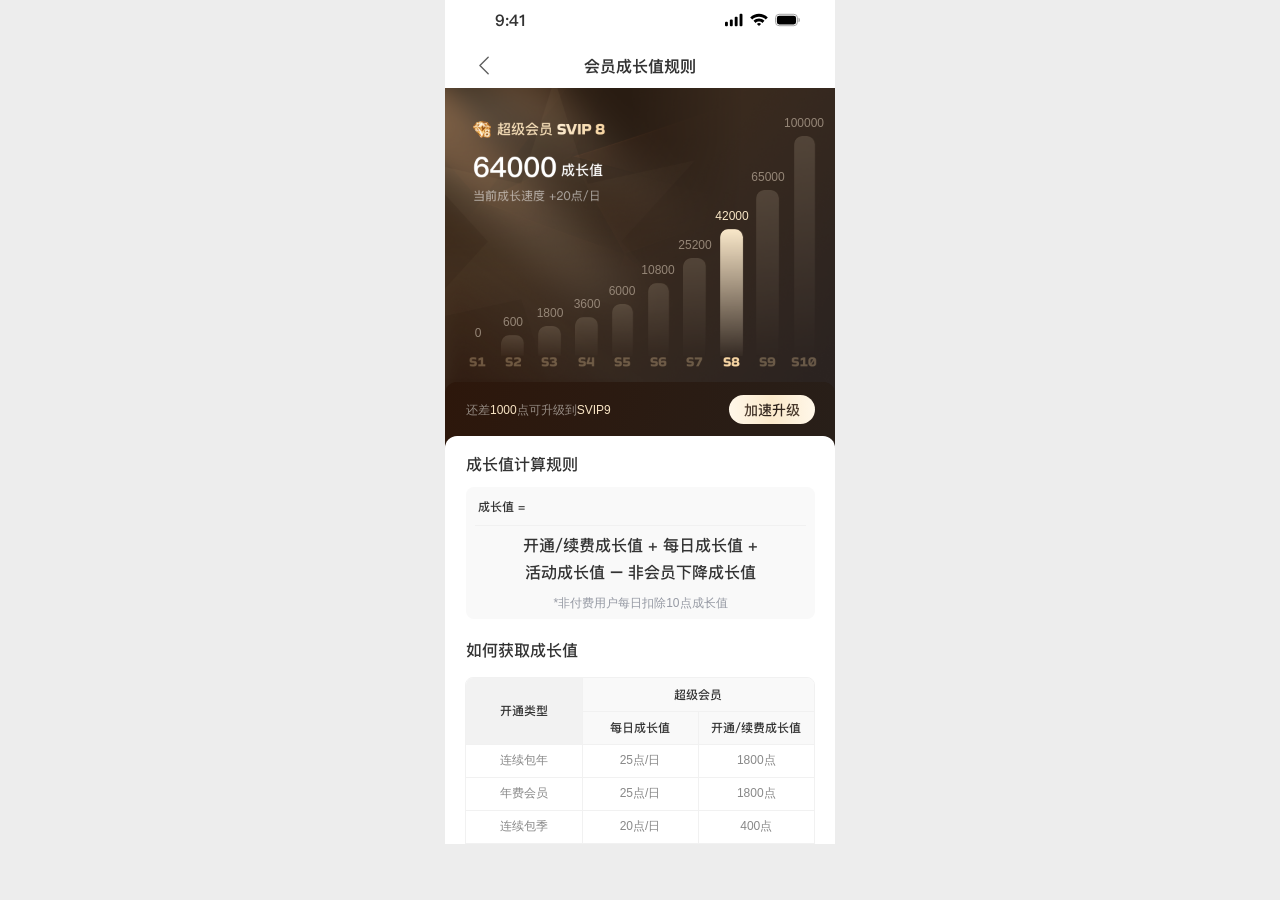
==== growth.html @ 1cd3f4fe "Publish implemented pages and membership growth animations" ====
<!doctype html>
<html lang="zh-CN">
<head><meta charset="utf-8"><meta name="viewport" content="width=device-width,initial-scale=1"><title>会员成长值规则</title><link rel="icon" href="data:,"><link rel="stylesheet" href="growth.css"><script src="growth.js" defer></script></head>
<body><svg width="0" height="0" aria-hidden="true" style="position:absolute;pointer-events:none"><defs><filter id="membership-ink" color-interpolation-filters="sRGB"><feColorMatrix type="matrix" values="1 0 0 0 0 0 1 0 0 0 0 0 1 0 0 .2126 .7152 .0722 0 0"/><feComponentTransfer><feFuncA type="linear" slope="6" intercept="-3.3"/></feComponentTransfer></filter><mask id="membership-bars" maskUnits="userSpaceOnUse" x="0" y="0" width="390" height="294"><rect width="390" height="294" fill="white"/><rect x='56' y='247' width='23' height='21' rx='8' fill='black'/><rect x='56' y='255' width='23' height='13' fill='black'/><rect x='93' y='238' width='23' height='30' rx='8' fill='black'/><rect x='93' y='246' width='23' height='22' fill='black'/><rect x='130' y='229' width='23' height='39' rx='8' fill='black'/><rect x='130' y='237' width='23' height='31' fill='black'/><rect x='167' y='216' width='21' height='52' rx='8' fill='black'/><rect x='167' y='224' width='21' height='44' fill='black'/><rect x='203' y='195' width='21' height='73' rx='8' fill='black'/><rect x='203' y='203' width='21' height='65' fill='black'/><rect x='238' y='170' width='23' height='98' rx='8' fill='black'/><rect x='238' y='178' width='23' height='90' fill='black'/><rect x='275' y='141' width='23' height='127' rx='8' fill='black'/><rect x='275' y='149' width='23' height='119' fill='black'/><rect x='311' y='102' width='23' height='166' rx='8' fill='black'/><rect x='311' y='110' width='23' height='158' fill='black'/><rect x='349' y='48' width='21' height='220' rx='8' fill='black'/><rect x='349' y='56' width='21' height='212' fill='black'/></mask><filter id="growth-cream-shine" color-interpolation-filters="sRGB"><feColorMatrix type="matrix" values="1 0 0 0 0 0 1 0 0 0 0 0 1 0 0 .2126 .7152 .0722 0 0"/><feComponentTransfer result="ink"><feFuncA type="linear" slope="6" intercept="-3.3"/></feComponentTransfer><feFlood flood-color="#FFF7E9" result="cream"/><feComposite in="cream" in2="ink" operator="in"/></filter></defs></svg><main class="phone">
<header class="fixed-top"><div class="status" aria-label="状态栏：9点41分"><b>9:41</b><div class="status-icons" aria-hidden="true"><svg class="signal" viewBox="0 0 20 14"><g fill="#000"><rect x="0" y="9" width="3.2" height="5" rx="1.1"/><rect x="5.4" y="6.5" width="3.2" height="7.5" rx="1.1"/><rect x="10.8" y="3.5" width="3.2" height="10.5" rx="1.1"/><rect x="16.2" y="0" width="3.2" height="14" rx="1.1"/></g></svg><svg class="wifi" viewBox="0 0 20 14" preserveAspectRatio="xMidYMid meet"><path fill="#000" d="M.2 4.2C5.6-1.3 14.4-1.3 19.8 4.2L17.5 6.5C13.4 2.3 6.6 2.3 2.5 6.5ZM3.9 7.9C7.3 4.5 12.7 4.5 16.1 7.9L13.8 10.2C11.7 8.1 8.3 8.1 6.2 10.2ZM7.7 11.4C9 10.1 11 10.1 12.3 11.4L10 13.7Z"/></svg><svg class="battery" viewBox="0 0 28 14"><rect x=".6" y=".6" width="24.5" height="12.8" rx="4" fill="none" stroke="#a4a4a4" stroke-width="1.1"/><rect x="2.1" y="2.1" width="21.5" height="9.8" rx="2.6" fill="#000"/><path d="M26.3 4.5v5c2.1-.5 2.1-4.5 0-5Z" fill="#a4a4a4"/></svg></div></div><nav class="titlebar" aria-label="页面标题栏"><button id="back" aria-label="返回"><svg viewBox="0 0 12 20"><path d="m10 1-9 9 9 9"/></svg></button><h1>会员成长值规则</h1></nav></header>
<div class="scroll-content" tabindex="0" aria-label="会员成长值规则内容">
<section class="hero"><div class="badge-shine" aria-hidden="true"></div><div class="growth-value-shine" aria-hidden="true"></div><img class="chart-base" src="assets/growth-chart-svip8.png" width="390" height="294" alt="超级会员 SVIP8，64000成长值，当前成长速度每天20点。等级门槛：S1为0，S2为600，S3为1800，S4为3600，S5为6000，S6为10800，S7为25200，S8为42000，S9为65000，S10为100000。"><div class="chart-values" aria-hidden="true"><span style="left:26px;top:236px;width:14px">0</span><span style='left:45px;top:225px;width:46px'>600</span><span style='left:82px;top:216px;width:46px'>1800</span><span style='left:119px;top:207px;width:46px'>3600</span><span style='left:154px;top:194px;width:46px'>6000</span><span style='left:190px;top:173px;width:46px'>10800</span><span style='left:227px;top:148px;width:46px'>25200</span><span class="current" style='left:264px;top:119px;width:46px'>42000</span><span style='left:300px;top:80px;width:46px'>65000</span><span style='left:336px;top:26px;width:46px'>100000</span></div><div class="chart-bars" aria-hidden="true"><span style='left:56px;top:247px;width:23px;height:21px;background-position:-56px -247px;animation-delay:0ms'></span><span style='left:93px;top:238px;width:23px;height:30px;background-position:-93px -238px;animation-delay:55ms'></span><span style='left:130px;top:229px;width:23px;height:39px;background-position:-130px -229px;animation-delay:110ms'></span><span style='left:167px;top:216px;width:21px;height:52px;background-position:-167px -216px;animation-delay:165ms'></span><span style='left:203px;top:195px;width:21px;height:73px;background-position:-203px -195px;animation-delay:220ms'></span><span style='left:238px;top:170px;width:23px;height:98px;background-position:-238px -170px;animation-delay:275ms'></span><span style='left:275px;top:141px;width:23px;height:127px;background-position:-275px -141px;animation-delay:330ms'></span><span style='left:311px;top:102px;width:23px;height:166px;background-position:-311px -102px;animation-delay:385ms'></span><span style='left:349px;top:48px;width:21px;height:220px;background-position:-349px -48px;animation-delay:440ms'></span></div><div class="upgrade"><p>还差<strong>1000</strong>点可升级到<strong>SVIP9</strong></p><button id="accelerate"><span>加速升级</span></button></div></section>
<article class="rules"><h2>成长值计算规则</h2><div class="formula"><p>成长值 =</p><div>开通/续费成长值 + 每日成长值 +<br>活动成长值 − 非会员下降成长值</div><small>*非付费用户每日扣除10点成长值</small></div>
<h2 class="obtain-title">如何获取成长值</h2><div class="acquisition"><table><thead><tr><th rowspan="2">开通类型</th><th colspan="2">超级会员</th></tr><tr><th>每日成长值</th><th>开通/续费成长值</th></tr></thead><tbody><tr><td>连续包年</td><td>25点/日</td><td>1800点</td></tr><tr><td>年费会员</td><td>25点/日</td><td>1800点</td></tr><tr><td>连续包季</td><td>20点/日</td><td>400点</td></tr><tr><td>季度会员</td><td>20点/日</td><td>400点</td></tr><tr><td>连续包月</td><td>20点/日</td><td>30点（仅续费）</td></tr><tr><td>月度会员</td><td>20点/日</td><td>−</td></tr></tbody></table></div>
<h2 class="benefits-title">SVIP等级权益</h2><div class="benefit-clip" tabindex="0" role="region" aria-label="SVIP等级权益，可左右滑动，等级列固定"><table class="benefits"><thead><tr><th scope="col">等级</th><th scope="col">云盘空间</th><th scope="col">转存文件数</th><th scope="col">云盘回收站</th><th scope="col">云盘下载</th><th scope="col">生活福利</th><th scope="col">升级礼包</th><th scope="col">生日礼包</th></tr></thead><tbody id="benefit-rows"></tbody></table></div>
<footer class="notes"><p>*备注</p><p>− 等级特权配置仅显示等级间差异特权，所有特权请查看<br><button class="privileges">会员特权 <span>›</span></button></p><p>− 等级特权配置仅显示等级间差异特权，所有特权请查看<br><button class="privileges">等级礼包 <span>›</span></button></p><button class="more" id="more">更多细则 <span>›</span></button></footer>
</article></div>
</main></body></html>
---- growth.css ----
@font-face{font-family:"PingFang SC";src:url("assets/PingFangSC-Semibold.otf") format("opentype");font-weight:600;font-style:normal;font-display:swap}*{box-sizing:border-box}html,body{margin:0}body{background:#ededed;color:#333;font-family:Arial,"Microsoft YaHei",sans-serif;display:flex;justify-content:center;min-height:100vh}button{font:inherit;cursor:pointer;border:0}button:focus-visible,.scroll-content:focus-visible{outline:2px solid #986b9c;outline-offset:-2px}.phone{width:390px;height:844px;flex:none;position:relative;background:#fff;overflow:hidden}.fixed-top{height:88px;position:absolute;inset:0 0 auto;background:white;z-index:5}.status{height:44px;display:flex;align-items:center;justify-content:space-between;padding:0 18px 4px 29px}.status b{flex:none;font-family:"PingFang SC",sans-serif;font-size:16px;font-weight:600;line-height:22px;letter-spacing:0}.status-icons{display:flex;align-items:center;gap:8px;flex:none;width:84px;height:14px}.status .status-icons svg{display:block;flex:none;height:14px;overflow:visible}.status .signal{width:20px}.status .wifi{width:20px}.status .battery{width:28px}.titlebar{height:44px;position:relative;display:flex;align-items:center;justify-content:center}.titlebar h1{font-family:"PingFang SC",sans-serif;font-size:16px;font-weight:600;margin:0}.titlebar button{position:absolute;left:21px;width:30px;height:36px;background:none;padding:8px}.titlebar svg{height:19px;width:11px;fill:none;stroke:#606060;stroke-width:1.2;stroke-linecap:round;stroke-linejoin:round}.scroll-content{position:absolute;top:88px;bottom:0;left:0;width:390px;overflow-y:auto;overflow-x:hidden;scrollbar-width:none;overscroll-behavior:contain}.scroll-content::-webkit-scrollbar{display:none}.hero{background:#150f18}.hero>img{display:block;width:390px;height:294px}.upgrade{height:66px;display:flex;align-items:flex-start;justify-content:space-between;padding:13px 20px 0 21px;background:linear-gradient(110deg,#2c2035,#0e0b0f);border-radius:12px 12px 0 0}.upgrade p{font-size:12px;color:#9a929e;margin:7px 0 0}.upgrade strong{font-weight:500;color:#ffe0e6}.upgrade button{width:86px;height:29px;border-radius:20px;color:#59406b;font-size:14px;font-weight:600;background:linear-gradient(110deg,#fff1f8,#ffe0e3)}.rules{position:relative;margin-top:-12px;background:#fff;border-radius:12px 12px 0 0;padding:17px 20px 39px 21px}h2{font-size:16px;line-height:23px;margin:0;font-weight:600}.formula{height:132px;margin-top:11px;background:#f9f9f9;border-radius:8px;padding:10px 9px;text-align:center}.formula p{font-size:12px;text-align:left;margin:0;padding:2px 3px 10px;border-bottom:1px solid #f1f1f1;line-height:16px}.formula div{font-size:16px;font-weight:600;line-height:27px;margin-top:6px;white-space:nowrap}.formula small{display:block;margin-top:9px;color:#9599a3;font-size:12px}.obtain-title{margin-top:20px}.acquisition{margin-top:15px;border:1px solid #f1f1f1;border-radius:8px;overflow:hidden;width:350px;margin-left:-1px}table{border-collapse:collapse;table-layout:fixed;width:100%;font-size:12px;color:#888}th{font-weight:500;color:#333;background:#f9f9f9}td,th{text-align:center;border-right:1px solid #f1f1f1;border-bottom:1px solid #f1f1f1;height:33px;padding:0;white-space:nowrap}tr:last-child td{border-bottom:0}td:last-child,th:last-child{border-right:0}.acquisition th[rowspan]{background:#f2f2f2}.benefits-title{margin-top:19px}.benefit-clip{margin-top:12px;border:1px solid #f1f1f1;border-radius:8px;width:369px;overflow-x:auto;scrollbar-width:none;overscroll-behavior-x:contain;position:relative}.benefit-clip::-webkit-scrollbar{display:none}.benefit-clip:focus-visible{outline:2px solid #986b9c;outline-offset:-2px}.benefits{width:946px;border-collapse:separate;border-spacing:0}.benefits th{width:123px}.benefits th:first-child{width:85px}.benefits th:first-child,.benefits td:first-child{position:sticky;left:0;z-index:2;background:#fff}.benefits th:first-child{background:#f9f9f9;z-index:3}.benefits tbody tr:nth-child(even) td:first-child{background:#f9f9f9}.benefits td{line-height:17px;border-bottom:0}.benefits td{height:65px}.benefits tbody tr:nth-child(even){background:#f9f9f9}.benefits td img{display:block;width:63px;height:22px;object-fit:contain;margin:auto}.notes{margin-top:15px;color:#9599a3;font-size:12px;line-height:21px}.notes p{margin:0 0 5px}.notes p:nth-child(3){margin-top:10px}.privileges{padding:0;background:transparent;color:#ff4b53;font-size:12px;line-height:21px}.privileges span{font-size:20px;vertical-align:-1px}.more{display:block;margin:12px auto 0;border:1px solid #ccc;border-radius:20px;background:white;color:#9599a3;width:93px;height:33px;font-size:12px}.more span{font-size:20px;vertical-align:-1px}dialog{width:340px;border:0;border-radius:15px;padding:25px;color:#333;max-height:650px;overflow:auto}dialog::backdrop{background:#0007}dialog h2{padding-right:20px}dialog p{font-size:14px;line-height:1.8}.close{position:absolute;right:12px;top:8px;background:none;font-size:25px;color:#888}

.benefit-clip{cursor:grab;touch-action:pan-x pan-y}.benefit-clip.dragging{cursor:grabbing;user-select:none}.benefits img{-webkit-user-drag:none;user-select:none}

.benefit-clip.at-end{width:calc(100% - 1px)}
/* Frame 100: warm gold SVIP8 theme and fixed 390 × 844 viewport. */
body{height:100vh;overflow:hidden}
.status{padding-left:50px;padding-right:35px}
.status-icons{width:75px;gap:7px}
.status .signal{width:18px;height:12px}
.status .wifi{width:18px;height:12px}
.status .battery{width:25px;height:12px}
.titlebar button{left:24px}
.hero{background:#30231a}
.upgrade{background:linear-gradient(110deg,#2d170b,#281f19)}
.upgrade p{color:#958b83}
.upgrade strong{color:#f9e5c5}
.upgrade button{color:#48382b;background:linear-gradient(110deg,#fff5e3,#ffedcf)}
/* Requested typography refinements. */
@font-face{font-family:"PingFang SC";src:url("assets/PingFangSC-Medium.otf") format("opentype");font-weight:500;font-style:normal;font-display:swap}
.upgrade button{font-family:"PingFang SC",sans-serif;font-size:14px;font-weight:500}
.upgrade button span{background:linear-gradient(90deg,#513F30 0%,#241A15 50%,#513F30 100%);background-clip:text;-webkit-background-clip:text;color:transparent;-webkit-text-fill-color:transparent}
.rules>h2{font-family:"PingFang SC",sans-serif;font-size:16px;font-weight:500}
.formula div{font-family:"PingFang SC",sans-serif;font-size:16px;font-weight:500}
.upgrade button{background:linear-gradient(90deg,#FFF7E9 0%,#FBE9CB 50%,#FFF7E9 100%)}
.formula p,.acquisition th,.benefits th{font-family:"PingFang SC",sans-serif;font-size:12px;font-weight:500}
/* Right edge is open until the last benefit column is reached. */
.benefit-clip{border-top-right-radius:0;border-bottom-right-radius:0;border-right:0}
.benefit-clip.at-end{border-top-right-radius:8px;border-bottom-right-radius:8px;border-right:1px solid #f1f1f1}
.titlebar svg{stroke-width:1.5}
/* Layered warm rays follow the background's upper-left diagonal lighting. */
.hero{position:relative;isolation:isolate}
.hero-sheen{position:absolute;top:0;left:0;width:320px;height:240px;overflow:hidden;pointer-events:none;z-index:1;mix-blend-mode:screen;mask-image:radial-gradient(ellipse at 20% 8%,#000 5%,rgba(0,0,0,.8) 30%,transparent 79%);-webkit-mask-image:radial-gradient(ellipse at 20% 8%,#000 5%,rgba(0,0,0,.8) 30%,transparent 79%)}
.hero-sheen::before,.hero-sheen::after{content:"";position:absolute;transform-origin:50% 0;opacity:0;pointer-events:none;background:linear-gradient(90deg,transparent 0%,rgba(240,193,125,.035) 18%,rgba(255,225,178,.23) 50%,rgba(240,193,125,.045) 78%,transparent 100%);mask-image:linear-gradient(#000 0%,#000 18%,transparent 100%);-webkit-mask-image:linear-gradient(#000 0%,#000 18%,transparent 100%);animation:membership-sheen 2800ms cubic-bezier(.22,.61,.36,1) 1 both}
.hero-sheen::before{top:-100px;left:-140px;width:145px;height:480px;filter:blur(11px)}
.hero-sheen::after{top:-48px;left:-70px;width:88px;height:300px;filter:blur(7px);background:linear-gradient(90deg,transparent,rgba(255,232,196,.17) 48%,transparent);animation-delay:160ms}
@keyframes membership-sheen{0%{transform:translateX(0) rotate(-38deg);opacity:0}14%{opacity:.85}48%{opacity:.72}100%{transform:translateX(350px) rotate(-38deg);opacity:0}}
@media(prefers-reduced-motion:reduce){.hero-sheen::before,.hero-sheen::after{animation:none}}
/* Stronger entry rays and a matching highlight on the baked-in membership typography. */
.hero-sheen::before{left:-195px;background:linear-gradient(90deg,transparent,rgba(255,218,159,.1) 20%,rgba(255,238,204,.44) 50%,rgba(255,218,159,.1) 80%,transparent)}
.hero-sheen::after{left:-115px;background:linear-gradient(90deg,transparent,rgba(255,242,216,.32) 48%,transparent)}
.hero-exposure{position:absolute;left:24px;top:26px;width:150px;height:67px;pointer-events:none;z-index:2;overflow:hidden;border-radius:5px}
.hero-exposure::before,.hero-exposure::after{content:"";position:absolute;inset:0;background:url("assets/growth-chart-svip8.png") -24px -26px/390px 294px no-repeat;filter:brightness(1.6) saturate(1.12);mask-image:linear-gradient(128deg,transparent 15%,#000 50%,transparent 85%);-webkit-mask-image:linear-gradient(128deg,transparent 15%,#000 50%,transparent 85%);mask-size:145px 100%;-webkit-mask-size:145px 100%;mask-repeat:no-repeat;-webkit-mask-repeat:no-repeat;animation:membership-exposure 2800ms cubic-bezier(.22,.61,.36,1) 1 both}
.hero-exposure::after{filter:brightness(1.35) saturate(1.08);mask-size:88px 100%;-webkit-mask-size:88px 100%;animation-delay:160ms}
@keyframes membership-exposure{0%{mask-position:-210px 0;-webkit-mask-position:-210px 0;opacity:0}14%{opacity:.9}48%{opacity:.85}100%{mask-position:240px 0;-webkit-mask-position:240px 0;opacity:0}}
@media(prefers-reduced-motion:reduce){.hero-exposure::before,.hero-exposure::after{animation:none;opacity:0}}
/* Screen compositing keeps the exposure highlight from forming a dark bottom frame. */
.hero-exposure{mix-blend-mode:screen;border-radius:0;mask-image:linear-gradient(transparent 0%,#000 12%,#000 80%,transparent 100%);-webkit-mask-image:linear-gradient(transparent 0%,#000 12%,#000 80%,transparent 100%)}
/* Remove chart background from the highlight, leaving only bright glyphs and gem facets. */
.hero-exposure{mix-blend-mode:screen;mask-image:none;-webkit-mask-image:none}
.hero-exposure::before{filter:url(#membership-ink) brightness(1.6) saturate(1.12)}
.hero-exposure::after{filter:url(#membership-ink) brightness(1.35) saturate(1.08)}
/* Richer gold with gradually opening, counterclockwise rays. */
.hero-sheen::before{background:linear-gradient(90deg,transparent,rgba(224,151,47,.13) 20%,rgba(255,194,83,.48) 50%,rgba(225,155,53,.13) 80%,transparent);animation-name:membership-gold-main}
.hero-sheen::after{background:linear-gradient(90deg,transparent,rgba(255,203,105,.36) 48%,transparent);animation-name:membership-gold-short}
@keyframes membership-gold-main{0%{transform:translateX(0) rotate(-28deg);opacity:0}14%{transform:translateX(48px) rotate(-32deg);opacity:.9}48%{transform:translateX(180px) rotate(-45deg);opacity:.76}100%{transform:translateX(350px) rotate(-65deg);opacity:0}}
@keyframes membership-gold-short{0%{transform:translateX(0) rotate(-40deg);opacity:0}14%{transform:translateX(48px) rotate(-45deg);opacity:.85}48%{transform:translateX(180px) rotate(-58deg);opacity:.68}100%{transform:translateX(350px) rotate(-78deg);opacity:0}}
/* Pale champagne light; smooth compositor-driven translation and rotation. */
.hero-sheen{mix-blend-mode:normal}
.hero-sheen::before,.hero-sheen::after{will-change:transform,opacity;backface-visibility:hidden;animation-duration:3200ms;animation-timing-function:cubic-bezier(.25,.25,.75,.75);filter:none}
.hero-sheen::before{background:linear-gradient(90deg,transparent,rgba(246,210,155,.06) 15%,rgba(255,229,183,.23) 35%,rgba(255,241,215,.35) 50%,rgba(255,229,183,.23) 65%,rgba(246,210,155,.06) 85%,transparent)}
.hero-sheen::after{background:linear-gradient(90deg,transparent,rgba(255,234,199,.12) 28%,rgba(255,245,225,.27) 50%,rgba(255,234,199,.12) 72%,transparent)}
@keyframes membership-gold-main{0%{transform:translate3d(0,0,0) rotate(-28deg);opacity:0}18%{opacity:.9}52%{opacity:.76}100%{transform:translate3d(350px,0,0) rotate(-65deg);opacity:0}}
@keyframes membership-gold-short{0%{transform:translate3d(0,0,0) rotate(-40deg);opacity:0}18%{opacity:.85}52%{opacity:.68}100%{transform:translate3d(350px,0,0) rotate(-78deg);opacity:0}}
.hero-exposure::before,.hero-exposure::after{animation-duration:3200ms;animation-timing-function:linear}

/* Broader rays matching the background lighting, with a slightly faster pass. */
.hero-sheen::before{width:185px}
.hero-sheen::after{width:115px}
.hero-sheen::before,.hero-sheen::after,.hero-exposure::before,.hero-exposure::after{animation-duration:2800ms}
.hero-exposure::before{mask-size:185px 100%;-webkit-mask-size:185px 100%}
.hero-exposure::after{mask-size:115px 100%;-webkit-mask-size:115px 100%}
/* Wider rays lift upward with a pronounced counterclockwise finish. */
.hero-sheen::before{width:225px}
.hero-sheen::after{width:145px}
.hero-exposure::before{mask-size:225px 100%;-webkit-mask-size:225px 100%}
.hero-exposure::after{mask-size:145px 100%;-webkit-mask-size:145px 100%}
@keyframes membership-gold-main{0%{transform:translate3d(0,0,0) rotate(-28deg);opacity:0}18%{opacity:.9}52%{opacity:.8}72%{opacity:.65}100%{transform:translate3d(350px,-130px,0) rotate(-108deg);opacity:0}}
@keyframes membership-gold-short{0%{transform:translate3d(0,0,0) rotate(-40deg);opacity:0}18%{opacity:.85}52%{opacity:.74}72%{opacity:.55}100%{transform:translate3d(350px,-155px,0) rotate(-125deg);opacity:0}}
/* Staggered growth from a fixed baseline, followed by a small spring. */
.hero>img.chart-base{mask:url(#membership-bars);-webkit-mask:url(#membership-bars)}
.chart-bars{position:absolute;left:0;top:0;width:390px;height:294px;pointer-events:none}
.chart-bars span{position:absolute;display:block;background-image:url("assets/growth-chart-svip8.png");background-size:390px 294px;background-repeat:no-repeat;border-radius:8px 8px 0 0;transform-origin:center bottom;will-change:transform;animation:membership-bar-rise 850ms cubic-bezier(.22,.61,.36,1) both}
@keyframes membership-bar-rise{0%{transform:scaleY(0)}65%{transform:scaleY(1.04)}82%{transform:scaleY(.985)}100%{transform:scaleY(1)}}
@media(prefers-reduced-motion:reduce){.chart-bars span{animation:none}}
.hero>img.chart-base{mask:none;-webkit-mask:none}
.chart-values{position:absolute;inset:0;pointer-events:none;animation:membership-values-in 450ms ease-out 1600ms both}
.chart-values span{position:absolute;text-align:center;font:12px/18px Arial,sans-serif;color:#958677}
.chart-values .current{color:#f8e5c5}
@keyframes membership-values-in{from{opacity:0;transform:translateY(3px)}to{opacity:1;transform:translateY(0)}}
@media(prefers-reduced-motion:reduce){.chart-values{animation:none}}
/* Frame 135 is used unchanged; chart and membership content remain separate layers. */
.hero{background:#30231a url("assets/growth-background-frame135.png") left top/390px 348px no-repeat}
.hero>img.chart-base{filter:url(#membership-ink);clip-path:inset(26px 216px 178px 24px);mask:none;-webkit-mask:none}
.hero>img.chart-base{clip-path:inset(26px 216px 201px 24px)}
.growth-speed{position:absolute;left:28px;top:100px;margin:0;color:#b3aaa0;font:12px/18px Arial,"Microsoft YaHei",sans-serif;pointer-events:none}
/* Bars finish at 1.53s; values follow immediately, then the light sweep begins. */
.chart-values{animation-duration:280ms;animation-delay:1530ms}
.hero-sheen::before,.hero-exposure::before{animation-delay:1810ms}
.hero-sheen::after,.hero-exposure::after{animation-delay:1970ms}
/* Each value fades in while its own bar rises. */
.chart-values{animation:none}
.chart-values span{animation:membership-values-in 280ms ease-out both}
.chart-values span:nth-child(1){animation-delay:0ms}
.chart-values span:nth-child(2){animation-delay:180ms}
.chart-values span:nth-child(3){animation-delay:265ms}
.chart-values span:nth-child(4){animation-delay:350ms}
.chart-values span:nth-child(5){animation-delay:435ms}
.chart-values span:nth-child(6){animation-delay:520ms}
.chart-values span:nth-child(7){animation-delay:605ms}
.chart-values span:nth-child(8){animation-delay:690ms}
.chart-values span:nth-child(9){animation-delay:775ms}
.chart-values span:nth-child(10){animation-delay:860ms}
.hero-sheen::before,.hero-exposure::before{animation-delay:1530ms}
.hero-sheen::after,.hero-exposure::after{animation-delay:1690ms}
@media(prefers-reduced-motion:reduce){.chart-values span{animation:none}}
/* Gentle numeric spring, keeping the existing per-bar stagger. */
.chart-values span{animation-name:membership-value-spring;animation-duration:500ms;animation-timing-function:cubic-bezier(.22,.61,.36,1);transform-origin:center bottom}
@keyframes membership-value-spring{0%{opacity:0;transform:translateY(7px) scale(.94)}58%{opacity:1;transform:translateY(-2px) scale(1.04)}80%{opacity:1;transform:translateY(1px) scale(.99)}100%{opacity:1;transform:translateY(0) scale(1)}}
/* Subtler value bounce and a tighter transition into the light sweep. */
.chart-values span{animation-duration:420ms}
@keyframes membership-value-spring{0%{opacity:0;transform:translateY(4px) scale(.985)}58%{opacity:1;transform:translateY(-.8px) scale(1.012)}80%{opacity:1;transform:translateY(.3px) scale(.998)}100%{opacity:1;transform:translateY(0) scale(1)}}
.hero-sheen::before,.hero-exposure::before{animation-delay:1280ms}
.hero-sheen::after,.hero-exposure::after{animation-delay:1400ms}
/* Wider light entering from beyond the left edge of the page. */
.hero-sheen::before{width:270px;left:-310px}
.hero-sheen::after{width:180px;left:-225px}
.hero-exposure::before{mask-size:270px 100%;-webkit-mask-size:270px 100%}
.hero-exposure::after{mask-size:180px 100%;-webkit-mask-size:180px 100%}
/* Use the supplied soft champagne glow without modifying the image. */
.hero-sheen{width:390px;height:260px;mix-blend-mode:screen;mask-image:linear-gradient(#000 0%,#000 55%,transparent 100%);-webkit-mask-image:linear-gradient(#000 0%,#000 55%,transparent 100%)}
.hero-sheen::before{left:-280px;top:-80px;width:450px;height:400px;background:url("assets/growth-sweep-reference.png") center/contain no-repeat;mask-image:none;-webkit-mask-image:none;transform-origin:25% 25%;animation-name:membership-reference-glow}
.hero-sheen::after{display:none}
@keyframes membership-reference-glow{0%{transform:translate3d(-100px,0,0) rotate(-8deg);opacity:0}20%{opacity:.58}55%{opacity:.48}100%{transform:translate3d(380px,-130px,0) rotate(-82deg);opacity:0}}
/* Restore unfiltered high-resolution membership artwork; remove sweep and exposure. */
.hero>img.chart-base{filter:none;clip-path:inset(0 210px 178px 0);mask:none;-webkit-mask:none;image-rendering:auto}
.hero-sheen,.hero-exposure{display:none}
/* Highlight only the membership gem and title; the original artwork stays unfiltered. */
.badge-shine{position:absolute;left:26px;top:30px;width:138px;height:22px;pointer-events:none;z-index:3;mix-blend-mode:screen}
.badge-shine::before{content:"";position:absolute;inset:0;background:url("assets/growth-chart-svip8.png") -26px -30px/390px 294px no-repeat;filter:url(#membership-ink) brightness(1.65);mask-image:linear-gradient(110deg,transparent 10%,rgba(0,0,0,.3) 30%,#000 50%,rgba(0,0,0,.3) 70%,transparent 90%);-webkit-mask-image:linear-gradient(110deg,transparent 10%,rgba(0,0,0,.3) 30%,#000 50%,rgba(0,0,0,.3) 70%,transparent 90%);mask-size:45px 100%;-webkit-mask-size:45px 100%;mask-repeat:no-repeat;-webkit-mask-repeat:no-repeat;animation:membership-badge-shine 1400ms ease-in-out 1280ms both}
@keyframes membership-badge-shine{0%{mask-position:-50px 0;-webkit-mask-position:-50px 0;opacity:0}15%{opacity:.9}75%{opacity:.9}100%{mask-position:145px 0;-webkit-mask-position:145px 0;opacity:0}}
@media(prefers-reduced-motion:reduce){.badge-shine{display:none}}
/* Left-leaning highlights synchronized across the badge and growth value. */
.badge-shine::before,.growth-value-shine::before{mask-image:linear-gradient(70deg,transparent 10%,rgba(0,0,0,.3) 30%,#000 50%,rgba(0,0,0,.3) 70%,transparent 90%);-webkit-mask-image:linear-gradient(70deg,transparent 10%,rgba(0,0,0,.3) 30%,#000 50%,rgba(0,0,0,.3) 70%,transparent 90%)}
.growth-value-shine{position:absolute;left:26px;top:66px;width:138px;height:28px;pointer-events:none;z-index:3;mix-blend-mode:screen}
.growth-value-shine::before{content:"";position:absolute;inset:0;background:url("assets/growth-chart-svip8.png") -26px -66px/390px 294px no-repeat;filter:url(#membership-ink) brightness(1.65);mask-size:45px 100%;-webkit-mask-size:45px 100%;mask-repeat:no-repeat;-webkit-mask-repeat:no-repeat;animation:membership-badge-shine 1400ms ease-in-out 1280ms both}
@media(prefers-reduced-motion:reduce){.growth-value-shine{display:none}}
/* Faster stagger and a close handoff to the localized shimmer. */
.chart-bars span{animation-duration:600ms}
.chart-values span{animation-duration:320ms}
.chart-values span:nth-child(2){animation-delay:110ms}
.chart-values span:nth-child(3){animation-delay:165ms}
.chart-values span:nth-child(4){animation-delay:220ms}
.chart-values span:nth-child(5){animation-delay:275ms}
.chart-values span:nth-child(6){animation-delay:330ms}
.chart-values span:nth-child(7){animation-delay:385ms}
.chart-values span:nth-child(8){animation-delay:440ms}
.chart-values span:nth-child(9){animation-delay:495ms}
.chart-values span:nth-child(10){animation-delay:550ms}
.badge-shine::before,.growth-value-shine::before{animation-delay:900ms;animation-duration:1200ms}
/* Start shimmer 240ms before the final bar settles (1.04s). */
.badge-shine::before,.growth-value-shine::before{animation-delay:800ms}
.badge-shine::before,.growth-value-shine::before{animation-delay:650ms}
.growth-value-shine::before{filter:url(#growth-cream-shine)}
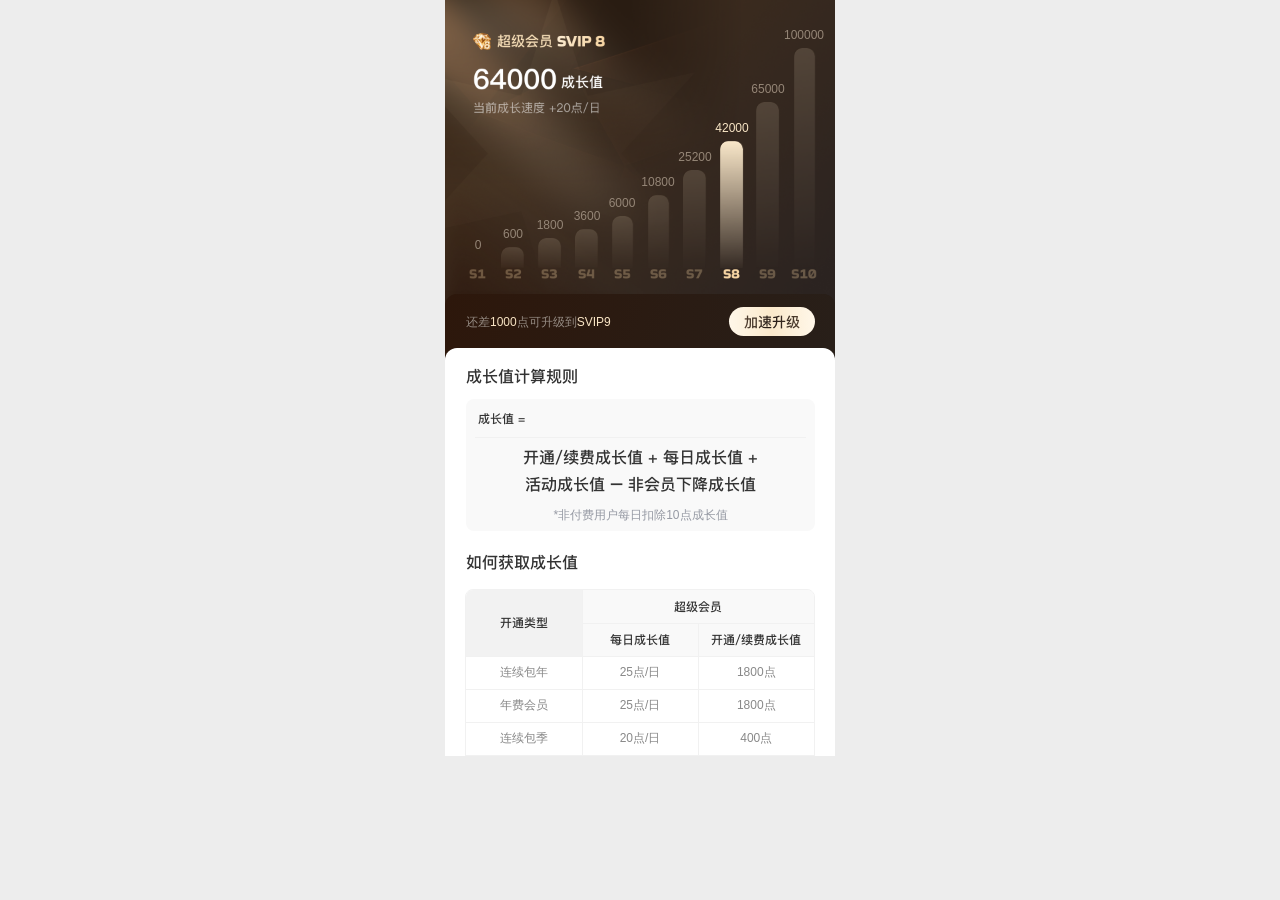
==== commit e7b72dd4: "Resize growth page to 390x756 and remove top header" ====
--- a/growth.html
+++ b/growth.html
@@ -2,7 +2,7 @@
 <html lang="zh-CN">
 <head><meta charset="utf-8"><meta name="viewport" content="width=device-width,initial-scale=1"><title>会员成长值规则</title><link rel="icon" href="data:,"><link rel="stylesheet" href="growth.css"><script src="growth.js" defer></script></head>
 <body><svg width="0" height="0" aria-hidden="true" style="position:absolute;pointer-events:none"><defs><filter id="membership-ink" color-interpolation-filters="sRGB"><feColorMatrix type="matrix" values="1 0 0 0 0 0 1 0 0 0 0 0 1 0 0 .2126 .7152 .0722 0 0"/><feComponentTransfer><feFuncA type="linear" slope="6" intercept="-3.3"/></feComponentTransfer></filter><mask id="membership-bars" maskUnits="userSpaceOnUse" x="0" y="0" width="390" height="294"><rect width="390" height="294" fill="white"/><rect x='56' y='247' width='23' height='21' rx='8' fill='black'/><rect x='56' y='255' width='23' height='13' fill='black'/><rect x='93' y='238' width='23' height='30' rx='8' fill='black'/><rect x='93' y='246' width='23' height='22' fill='black'/><rect x='130' y='229' width='23' height='39' rx='8' fill='black'/><rect x='130' y='237' width='23' height='31' fill='black'/><rect x='167' y='216' width='21' height='52' rx='8' fill='black'/><rect x='167' y='224' width='21' height='44' fill='black'/><rect x='203' y='195' width='21' height='73' rx='8' fill='black'/><rect x='203' y='203' width='21' height='65' fill='black'/><rect x='238' y='170' width='23' height='98' rx='8' fill='black'/><rect x='238' y='178' width='23' height='90' fill='black'/><rect x='275' y='141' width='23' height='127' rx='8' fill='black'/><rect x='275' y='149' width='23' height='119' fill='black'/><rect x='311' y='102' width='23' height='166' rx='8' fill='black'/><rect x='311' y='110' width='23' height='158' fill='black'/><rect x='349' y='48' width='21' height='220' rx='8' fill='black'/><rect x='349' y='56' width='21' height='212' fill='black'/></mask><filter id="growth-cream-shine" color-interpolation-filters="sRGB"><feColorMatrix type="matrix" values="1 0 0 0 0 0 1 0 0 0 0 0 1 0 0 .2126 .7152 .0722 0 0"/><feComponentTransfer result="ink"><feFuncA type="linear" slope="6" intercept="-3.3"/></feComponentTransfer><feFlood flood-color="#FFF7E9" result="cream"/><feComposite in="cream" in2="ink" operator="in"/></filter></defs></svg><main class="phone">
-<header class="fixed-top"><div class="status" aria-label="状态栏：9点41分"><b>9:41</b><div class="status-icons" aria-hidden="true"><svg class="signal" viewBox="0 0 20 14"><g fill="#000"><rect x="0" y="9" width="3.2" height="5" rx="1.1"/><rect x="5.4" y="6.5" width="3.2" height="7.5" rx="1.1"/><rect x="10.8" y="3.5" width="3.2" height="10.5" rx="1.1"/><rect x="16.2" y="0" width="3.2" height="14" rx="1.1"/></g></svg><svg class="wifi" viewBox="0 0 20 14" preserveAspectRatio="xMidYMid meet"><path fill="#000" d="M.2 4.2C5.6-1.3 14.4-1.3 19.8 4.2L17.5 6.5C13.4 2.3 6.6 2.3 2.5 6.5ZM3.9 7.9C7.3 4.5 12.7 4.5 16.1 7.9L13.8 10.2C11.7 8.1 8.3 8.1 6.2 10.2ZM7.7 11.4C9 10.1 11 10.1 12.3 11.4L10 13.7Z"/></svg><svg class="battery" viewBox="0 0 28 14"><rect x=".6" y=".6" width="24.5" height="12.8" rx="4" fill="none" stroke="#a4a4a4" stroke-width="1.1"/><rect x="2.1" y="2.1" width="21.5" height="9.8" rx="2.6" fill="#000"/><path d="M26.3 4.5v5c2.1-.5 2.1-4.5 0-5Z" fill="#a4a4a4"/></svg></div></div><nav class="titlebar" aria-label="页面标题栏"><button id="back" aria-label="返回"><svg viewBox="0 0 12 20"><path d="m10 1-9 9 9 9"/></svg></button><h1>会员成长值规则</h1></nav></header>
+
 <div class="scroll-content" tabindex="0" aria-label="会员成长值规则内容">
 <section class="hero"><div class="badge-shine" aria-hidden="true"></div><div class="growth-value-shine" aria-hidden="true"></div><img class="chart-base" src="assets/growth-chart-svip8.png" width="390" height="294" alt="超级会员 SVIP8，64000成长值，当前成长速度每天20点。等级门槛：S1为0，S2为600，S3为1800，S4为3600，S5为6000，S6为10800，S7为25200，S8为42000，S9为65000，S10为100000。"><div class="chart-values" aria-hidden="true"><span style="left:26px;top:236px;width:14px">0</span><span style='left:45px;top:225px;width:46px'>600</span><span style='left:82px;top:216px;width:46px'>1800</span><span style='left:119px;top:207px;width:46px'>3600</span><span style='left:154px;top:194px;width:46px'>6000</span><span style='left:190px;top:173px;width:46px'>10800</span><span style='left:227px;top:148px;width:46px'>25200</span><span class="current" style='left:264px;top:119px;width:46px'>42000</span><span style='left:300px;top:80px;width:46px'>65000</span><span style='left:336px;top:26px;width:46px'>100000</span></div><div class="chart-bars" aria-hidden="true"><span style='left:56px;top:247px;width:23px;height:21px;background-position:-56px -247px;animation-delay:0ms'></span><span style='left:93px;top:238px;width:23px;height:30px;background-position:-93px -238px;animation-delay:55ms'></span><span style='left:130px;top:229px;width:23px;height:39px;background-position:-130px -229px;animation-delay:110ms'></span><span style='left:167px;top:216px;width:21px;height:52px;background-position:-167px -216px;animation-delay:165ms'></span><span style='left:203px;top:195px;width:21px;height:73px;background-position:-203px -195px;animation-delay:220ms'></span><span style='left:238px;top:170px;width:23px;height:98px;background-position:-238px -170px;animation-delay:275ms'></span><span style='left:275px;top:141px;width:23px;height:127px;background-position:-275px -141px;animation-delay:330ms'></span><span style='left:311px;top:102px;width:23px;height:166px;background-position:-311px -102px;animation-delay:385ms'></span><span style='left:349px;top:48px;width:21px;height:220px;background-position:-349px -48px;animation-delay:440ms'></span></div><div class="upgrade"><p>还差<strong>1000</strong>点可升级到<strong>SVIP9</strong></p><button id="accelerate"><span>加速升级</span></button></div></section>
 <article class="rules"><h2>成长值计算规则</h2><div class="formula"><p>成长值 =</p><div>开通/续费成长值 + 每日成长值 +<br>活动成长值 − 非会员下降成长值</div><small>*非付费用户每日扣除10点成长值</small></div>
@@ -29,3 +29,4 @@
 
 
 
+
--- a/growth.css
+++ b/growth.css
@@ -162,3 +162,6 @@
 .badge-shine::before,.growth-value-shine::before{animation-delay:800ms}
 .badge-shine::before,.growth-value-shine::before{animation-delay:650ms}
 .growth-value-shine::before{filter:url(#growth-cream-shine)}
+/* Headerless 390 × 756 viewport. */
+.phone{width:390px;height:756px}
+.scroll-content{top:0}
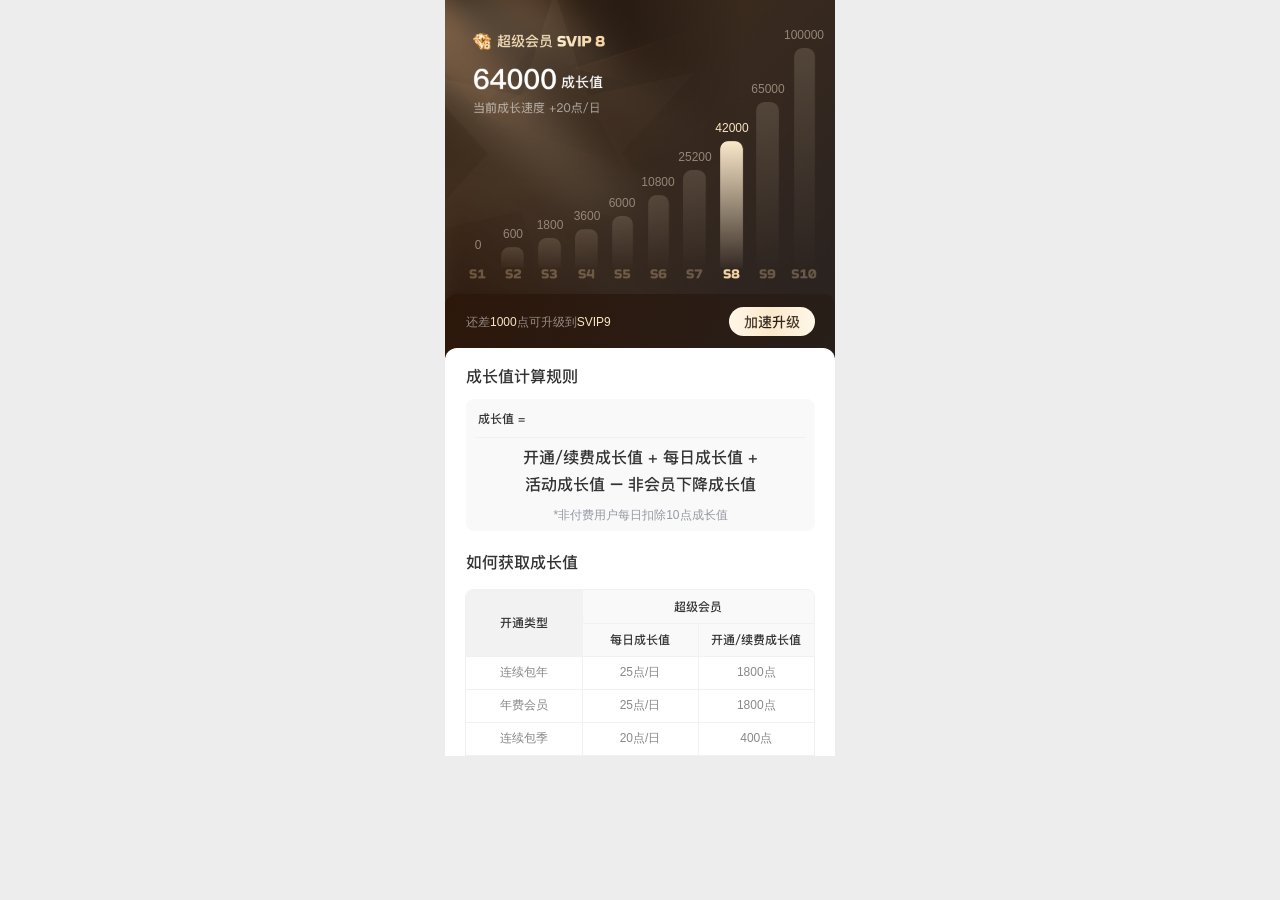
==== commit 84808a98: "Reduce growth page payload with subset WOFF2 font and WebP assets" ====
--- a/growth.html
+++ b/growth.html
@@ -1,10 +1,10 @@
 <!doctype html>
 <html lang="zh-CN">
-<head><meta charset="utf-8"><meta name="viewport" content="width=device-width,initial-scale=1"><title>会员成长值规则</title><link rel="icon" href="data:,"><link rel="stylesheet" href="growth.css"><script src="growth.js" defer></script></head>
+<head><meta charset="utf-8"><meta name="viewport" content="width=device-width,initial-scale=1"><title>会员成长值规则</title><link rel="icon" href="data:,"><link rel="preload" href="assets/growth-pingfang-medium.woff2" as="font" type="font/woff2" crossorigin><link rel="stylesheet" href="growth.css"><script src="growth.js" defer></script></head>
 <body><svg width="0" height="0" aria-hidden="true" style="position:absolute;pointer-events:none"><defs><filter id="membership-ink" color-interpolation-filters="sRGB"><feColorMatrix type="matrix" values="1 0 0 0 0 0 1 0 0 0 0 0 1 0 0 .2126 .7152 .0722 0 0"/><feComponentTransfer><feFuncA type="linear" slope="6" intercept="-3.3"/></feComponentTransfer></filter><mask id="membership-bars" maskUnits="userSpaceOnUse" x="0" y="0" width="390" height="294"><rect width="390" height="294" fill="white"/><rect x='56' y='247' width='23' height='21' rx='8' fill='black'/><rect x='56' y='255' width='23' height='13' fill='black'/><rect x='93' y='238' width='23' height='30' rx='8' fill='black'/><rect x='93' y='246' width='23' height='22' fill='black'/><rect x='130' y='229' width='23' height='39' rx='8' fill='black'/><rect x='130' y='237' width='23' height='31' fill='black'/><rect x='167' y='216' width='21' height='52' rx='8' fill='black'/><rect x='167' y='224' width='21' height='44' fill='black'/><rect x='203' y='195' width='21' height='73' rx='8' fill='black'/><rect x='203' y='203' width='21' height='65' fill='black'/><rect x='238' y='170' width='23' height='98' rx='8' fill='black'/><rect x='238' y='178' width='23' height='90' fill='black'/><rect x='275' y='141' width='23' height='127' rx='8' fill='black'/><rect x='275' y='149' width='23' height='119' fill='black'/><rect x='311' y='102' width='23' height='166' rx='8' fill='black'/><rect x='311' y='110' width='23' height='158' fill='black'/><rect x='349' y='48' width='21' height='220' rx='8' fill='black'/><rect x='349' y='56' width='21' height='212' fill='black'/></mask><filter id="growth-cream-shine" color-interpolation-filters="sRGB"><feColorMatrix type="matrix" values="1 0 0 0 0 0 1 0 0 0 0 0 1 0 0 .2126 .7152 .0722 0 0"/><feComponentTransfer result="ink"><feFuncA type="linear" slope="6" intercept="-3.3"/></feComponentTransfer><feFlood flood-color="#FFF7E9" result="cream"/><feComposite in="cream" in2="ink" operator="in"/></filter></defs></svg><main class="phone">
 
 <div class="scroll-content" tabindex="0" aria-label="会员成长值规则内容">
-<section class="hero"><div class="badge-shine" aria-hidden="true"></div><div class="growth-value-shine" aria-hidden="true"></div><img class="chart-base" src="assets/growth-chart-svip8.png" width="390" height="294" alt="超级会员 SVIP8，64000成长值，当前成长速度每天20点。等级门槛：S1为0，S2为600，S3为1800，S4为3600，S5为6000，S6为10800，S7为25200，S8为42000，S9为65000，S10为100000。"><div class="chart-values" aria-hidden="true"><span style="left:26px;top:236px;width:14px">0</span><span style='left:45px;top:225px;width:46px'>600</span><span style='left:82px;top:216px;width:46px'>1800</span><span style='left:119px;top:207px;width:46px'>3600</span><span style='left:154px;top:194px;width:46px'>6000</span><span style='left:190px;top:173px;width:46px'>10800</span><span style='left:227px;top:148px;width:46px'>25200</span><span class="current" style='left:264px;top:119px;width:46px'>42000</span><span style='left:300px;top:80px;width:46px'>65000</span><span style='left:336px;top:26px;width:46px'>100000</span></div><div class="chart-bars" aria-hidden="true"><span style='left:56px;top:247px;width:23px;height:21px;background-position:-56px -247px;animation-delay:0ms'></span><span style='left:93px;top:238px;width:23px;height:30px;background-position:-93px -238px;animation-delay:55ms'></span><span style='left:130px;top:229px;width:23px;height:39px;background-position:-130px -229px;animation-delay:110ms'></span><span style='left:167px;top:216px;width:21px;height:52px;background-position:-167px -216px;animation-delay:165ms'></span><span style='left:203px;top:195px;width:21px;height:73px;background-position:-203px -195px;animation-delay:220ms'></span><span style='left:238px;top:170px;width:23px;height:98px;background-position:-238px -170px;animation-delay:275ms'></span><span style='left:275px;top:141px;width:23px;height:127px;background-position:-275px -141px;animation-delay:330ms'></span><span style='left:311px;top:102px;width:23px;height:166px;background-position:-311px -102px;animation-delay:385ms'></span><span style='left:349px;top:48px;width:21px;height:220px;background-position:-349px -48px;animation-delay:440ms'></span></div><div class="upgrade"><p>还差<strong>1000</strong>点可升级到<strong>SVIP9</strong></p><button id="accelerate"><span>加速升级</span></button></div></section>
+<section class="hero"><div class="badge-shine" aria-hidden="true"></div><div class="growth-value-shine" aria-hidden="true"></div><img class="chart-base" src="assets/growth-chart-svip8.webp" width="390" height="294" alt="超级会员 SVIP8，64000成长值，当前成长速度每天20点。等级门槛：S1为0，S2为600，S3为1800，S4为3600，S5为6000，S6为10800，S7为25200，S8为42000，S9为65000，S10为100000。"><div class="chart-values" aria-hidden="true"><span style="left:26px;top:236px;width:14px">0</span><span style='left:45px;top:225px;width:46px'>600</span><span style='left:82px;top:216px;width:46px'>1800</span><span style='left:119px;top:207px;width:46px'>3600</span><span style='left:154px;top:194px;width:46px'>6000</span><span style='left:190px;top:173px;width:46px'>10800</span><span style='left:227px;top:148px;width:46px'>25200</span><span class="current" style='left:264px;top:119px;width:46px'>42000</span><span style='left:300px;top:80px;width:46px'>65000</span><span style='left:336px;top:26px;width:46px'>100000</span></div><div class="chart-bars" aria-hidden="true"><span style='left:56px;top:247px;width:23px;height:21px;background-position:-56px -247px;animation-delay:0ms'></span><span style='left:93px;top:238px;width:23px;height:30px;background-position:-93px -238px;animation-delay:55ms'></span><span style='left:130px;top:229px;width:23px;height:39px;background-position:-130px -229px;animation-delay:110ms'></span><span style='left:167px;top:216px;width:21px;height:52px;background-position:-167px -216px;animation-delay:165ms'></span><span style='left:203px;top:195px;width:21px;height:73px;background-position:-203px -195px;animation-delay:220ms'></span><span style='left:238px;top:170px;width:23px;height:98px;background-position:-238px -170px;animation-delay:275ms'></span><span style='left:275px;top:141px;width:23px;height:127px;background-position:-275px -141px;animation-delay:330ms'></span><span style='left:311px;top:102px;width:23px;height:166px;background-position:-311px -102px;animation-delay:385ms'></span><span style='left:349px;top:48px;width:21px;height:220px;background-position:-349px -48px;animation-delay:440ms'></span></div><div class="upgrade"><p>还差<strong>1000</strong>点可升级到<strong>SVIP9</strong></p><button id="accelerate"><span>加速升级</span></button></div></section>
 <article class="rules"><h2>成长值计算规则</h2><div class="formula"><p>成长值 =</p><div>开通/续费成长值 + 每日成长值 +<br>活动成长值 − 非会员下降成长值</div><small>*非付费用户每日扣除10点成长值</small></div>
 <h2 class="obtain-title">如何获取成长值</h2><div class="acquisition"><table><thead><tr><th rowspan="2">开通类型</th><th colspan="2">超级会员</th></tr><tr><th>每日成长值</th><th>开通/续费成长值</th></tr></thead><tbody><tr><td>连续包年</td><td>25点/日</td><td>1800点</td></tr><tr><td>年费会员</td><td>25点/日</td><td>1800点</td></tr><tr><td>连续包季</td><td>20点/日</td><td>400点</td></tr><tr><td>季度会员</td><td>20点/日</td><td>400点</td></tr><tr><td>连续包月</td><td>20点/日</td><td>30点（仅续费）</td></tr><tr><td>月度会员</td><td>20点/日</td><td>−</td></tr></tbody></table></div>
 <h2 class="benefits-title">SVIP等级权益</h2><div class="benefit-clip" tabindex="0" role="region" aria-label="SVIP等级权益，可左右滑动，等级列固定"><table class="benefits"><thead><tr><th scope="col">等级</th><th scope="col">云盘空间</th><th scope="col">转存文件数</th><th scope="col">云盘回收站</th><th scope="col">云盘下载</th><th scope="col">生活福利</th><th scope="col">升级礼包</th><th scope="col">生日礼包</th></tr></thead><tbody id="benefit-rows"></tbody></table></div>
--- a/growth.css
+++ b/growth.css
@@ -1,4 +1,4 @@
-@font-face{font-family:"PingFang SC";src:url("assets/PingFangSC-Semibold.otf") format("opentype");font-weight:600;font-style:normal;font-display:swap}*{box-sizing:border-box}html,body{margin:0}body{background:#ededed;color:#333;font-family:Arial,"Microsoft YaHei",sans-serif;display:flex;justify-content:center;min-height:100vh}button{font:inherit;cursor:pointer;border:0}button:focus-visible,.scroll-content:focus-visible{outline:2px solid #986b9c;outline-offset:-2px}.phone{width:390px;height:844px;flex:none;position:relative;background:#fff;overflow:hidden}.fixed-top{height:88px;position:absolute;inset:0 0 auto;background:white;z-index:5}.status{height:44px;display:flex;align-items:center;justify-content:space-between;padding:0 18px 4px 29px}.status b{flex:none;font-family:"PingFang SC",sans-serif;font-size:16px;font-weight:600;line-height:22px;letter-spacing:0}.status-icons{display:flex;align-items:center;gap:8px;flex:none;width:84px;height:14px}.status .status-icons svg{display:block;flex:none;height:14px;overflow:visible}.status .signal{width:20px}.status .wifi{width:20px}.status .battery{width:28px}.titlebar{height:44px;position:relative;display:flex;align-items:center;justify-content:center}.titlebar h1{font-family:"PingFang SC",sans-serif;font-size:16px;font-weight:600;margin:0}.titlebar button{position:absolute;left:21px;width:30px;height:36px;background:none;padding:8px}.titlebar svg{height:19px;width:11px;fill:none;stroke:#606060;stroke-width:1.2;stroke-linecap:round;stroke-linejoin:round}.scroll-content{position:absolute;top:88px;bottom:0;left:0;width:390px;overflow-y:auto;overflow-x:hidden;scrollbar-width:none;overscroll-behavior:contain}.scroll-content::-webkit-scrollbar{display:none}.hero{background:#150f18}.hero>img{display:block;width:390px;height:294px}.upgrade{height:66px;display:flex;align-items:flex-start;justify-content:space-between;padding:13px 20px 0 21px;background:linear-gradient(110deg,#2c2035,#0e0b0f);border-radius:12px 12px 0 0}.upgrade p{font-size:12px;color:#9a929e;margin:7px 0 0}.upgrade strong{font-weight:500;color:#ffe0e6}.upgrade button{width:86px;height:29px;border-radius:20px;color:#59406b;font-size:14px;font-weight:600;background:linear-gradient(110deg,#fff1f8,#ffe0e3)}.rules{position:relative;margin-top:-12px;background:#fff;border-radius:12px 12px 0 0;padding:17px 20px 39px 21px}h2{font-size:16px;line-height:23px;margin:0;font-weight:600}.formula{height:132px;margin-top:11px;background:#f9f9f9;border-radius:8px;padding:10px 9px;text-align:center}.formula p{font-size:12px;text-align:left;margin:0;padding:2px 3px 10px;border-bottom:1px solid #f1f1f1;line-height:16px}.formula div{font-size:16px;font-weight:600;line-height:27px;margin-top:6px;white-space:nowrap}.formula small{display:block;margin-top:9px;color:#9599a3;font-size:12px}.obtain-title{margin-top:20px}.acquisition{margin-top:15px;border:1px solid #f1f1f1;border-radius:8px;overflow:hidden;width:350px;margin-left:-1px}table{border-collapse:collapse;table-layout:fixed;width:100%;font-size:12px;color:#888}th{font-weight:500;color:#333;background:#f9f9f9}td,th{text-align:center;border-right:1px solid #f1f1f1;border-bottom:1px solid #f1f1f1;height:33px;padding:0;white-space:nowrap}tr:last-child td{border-bottom:0}td:last-child,th:last-child{border-right:0}.acquisition th[rowspan]{background:#f2f2f2}.benefits-title{margin-top:19px}.benefit-clip{margin-top:12px;border:1px solid #f1f1f1;border-radius:8px;width:369px;overflow-x:auto;scrollbar-width:none;overscroll-behavior-x:contain;position:relative}.benefit-clip::-webkit-scrollbar{display:none}.benefit-clip:focus-visible{outline:2px solid #986b9c;outline-offset:-2px}.benefits{width:946px;border-collapse:separate;border-spacing:0}.benefits th{width:123px}.benefits th:first-child{width:85px}.benefits th:first-child,.benefits td:first-child{position:sticky;left:0;z-index:2;background:#fff}.benefits th:first-child{background:#f9f9f9;z-index:3}.benefits tbody tr:nth-child(even) td:first-child{background:#f9f9f9}.benefits td{line-height:17px;border-bottom:0}.benefits td{height:65px}.benefits tbody tr:nth-child(even){background:#f9f9f9}.benefits td img{display:block;width:63px;height:22px;object-fit:contain;margin:auto}.notes{margin-top:15px;color:#9599a3;font-size:12px;line-height:21px}.notes p{margin:0 0 5px}.notes p:nth-child(3){margin-top:10px}.privileges{padding:0;background:transparent;color:#ff4b53;font-size:12px;line-height:21px}.privileges span{font-size:20px;vertical-align:-1px}.more{display:block;margin:12px auto 0;border:1px solid #ccc;border-radius:20px;background:white;color:#9599a3;width:93px;height:33px;font-size:12px}.more span{font-size:20px;vertical-align:-1px}dialog{width:340px;border:0;border-radius:15px;padding:25px;color:#333;max-height:650px;overflow:auto}dialog::backdrop{background:#0007}dialog h2{padding-right:20px}dialog p{font-size:14px;line-height:1.8}.close{position:absolute;right:12px;top:8px;background:none;font-size:25px;color:#888}
+*{box-sizing:border-box}html,body{margin:0}body{background:#ededed;color:#333;font-family:Arial,"Microsoft YaHei",sans-serif;display:flex;justify-content:center;min-height:100vh}button{font:inherit;cursor:pointer;border:0}button:focus-visible,.scroll-content:focus-visible{outline:2px solid #986b9c;outline-offset:-2px}.phone{width:390px;height:844px;flex:none;position:relative;background:#fff;overflow:hidden}.fixed-top{height:88px;position:absolute;inset:0 0 auto;background:white;z-index:5}.status{height:44px;display:flex;align-items:center;justify-content:space-between;padding:0 18px 4px 29px}.status b{flex:none;font-family:"PingFang SC",sans-serif;font-size:16px;font-weight:600;line-height:22px;letter-spacing:0}.status-icons{display:flex;align-items:center;gap:8px;flex:none;width:84px;height:14px}.status .status-icons svg{display:block;flex:none;height:14px;overflow:visible}.status .signal{width:20px}.status .wifi{width:20px}.status .battery{width:28px}.titlebar{height:44px;position:relative;display:flex;align-items:center;justify-content:center}.titlebar h1{font-family:"PingFang SC",sans-serif;font-size:16px;font-weight:600;margin:0}.titlebar button{position:absolute;left:21px;width:30px;height:36px;background:none;padding:8px}.titlebar svg{height:19px;width:11px;fill:none;stroke:#606060;stroke-width:1.2;stroke-linecap:round;stroke-linejoin:round}.scroll-content{position:absolute;top:88px;bottom:0;left:0;width:390px;overflow-y:auto;overflow-x:hidden;scrollbar-width:none;overscroll-behavior:contain}.scroll-content::-webkit-scrollbar{display:none}.hero{background:#150f18}.hero>img{display:block;width:390px;height:294px}.upgrade{height:66px;display:flex;align-items:flex-start;justify-content:space-between;padding:13px 20px 0 21px;background:linear-gradient(110deg,#2c2035,#0e0b0f);border-radius:12px 12px 0 0}.upgrade p{font-size:12px;color:#9a929e;margin:7px 0 0}.upgrade strong{font-weight:500;color:#ffe0e6}.upgrade button{width:86px;height:29px;border-radius:20px;color:#59406b;font-size:14px;font-weight:600;background:linear-gradient(110deg,#fff1f8,#ffe0e3)}.rules{position:relative;margin-top:-12px;background:#fff;border-radius:12px 12px 0 0;padding:17px 20px 39px 21px}h2{font-size:16px;line-height:23px;margin:0;font-weight:600}.formula{height:132px;margin-top:11px;background:#f9f9f9;border-radius:8px;padding:10px 9px;text-align:center}.formula p{font-size:12px;text-align:left;margin:0;padding:2px 3px 10px;border-bottom:1px solid #f1f1f1;line-height:16px}.formula div{font-size:16px;font-weight:600;line-height:27px;margin-top:6px;white-space:nowrap}.formula small{display:block;margin-top:9px;color:#9599a3;font-size:12px}.obtain-title{margin-top:20px}.acquisition{margin-top:15px;border:1px solid #f1f1f1;border-radius:8px;overflow:hidden;width:350px;margin-left:-1px}table{border-collapse:collapse;table-layout:fixed;width:100%;font-size:12px;color:#888}th{font-weight:500;color:#333;background:#f9f9f9}td,th{text-align:center;border-right:1px solid #f1f1f1;border-bottom:1px solid #f1f1f1;height:33px;padding:0;white-space:nowrap}tr:last-child td{border-bottom:0}td:last-child,th:last-child{border-right:0}.acquisition th[rowspan]{background:#f2f2f2}.benefits-title{margin-top:19px}.benefit-clip{margin-top:12px;border:1px solid #f1f1f1;border-radius:8px;width:369px;overflow-x:auto;scrollbar-width:none;overscroll-behavior-x:contain;position:relative}.benefit-clip::-webkit-scrollbar{display:none}.benefit-clip:focus-visible{outline:2px solid #986b9c;outline-offset:-2px}.benefits{width:946px;border-collapse:separate;border-spacing:0}.benefits th{width:123px}.benefits th:first-child{width:85px}.benefits th:first-child,.benefits td:first-child{position:sticky;left:0;z-index:2;background:#fff}.benefits th:first-child{background:#f9f9f9;z-index:3}.benefits tbody tr:nth-child(even) td:first-child{background:#f9f9f9}.benefits td{line-height:17px;border-bottom:0}.benefits td{height:65px}.benefits tbody tr:nth-child(even){background:#f9f9f9}.benefits td img{display:block;width:63px;height:22px;object-fit:contain;margin:auto}.notes{margin-top:15px;color:#9599a3;font-size:12px;line-height:21px}.notes p{margin:0 0 5px}.notes p:nth-child(3){margin-top:10px}.privileges{padding:0;background:transparent;color:#ff4b53;font-size:12px;line-height:21px}.privileges span{font-size:20px;vertical-align:-1px}.more{display:block;margin:12px auto 0;border:1px solid #ccc;border-radius:20px;background:white;color:#9599a3;width:93px;height:33px;font-size:12px}.more span{font-size:20px;vertical-align:-1px}dialog{width:340px;border:0;border-radius:15px;padding:25px;color:#333;max-height:650px;overflow:auto}dialog::backdrop{background:#0007}dialog h2{padding-right:20px}dialog p{font-size:14px;line-height:1.8}.close{position:absolute;right:12px;top:8px;background:none;font-size:25px;color:#888}
 
 .benefit-clip{cursor:grab;touch-action:pan-x pan-y}.benefit-clip.dragging{cursor:grabbing;user-select:none}.benefits img{-webkit-user-drag:none;user-select:none}
 
@@ -17,7 +17,7 @@
 .upgrade strong{color:#f9e5c5}
 .upgrade button{color:#48382b;background:linear-gradient(110deg,#fff5e3,#ffedcf)}
 /* Requested typography refinements. */
-@font-face{font-family:"PingFang SC";src:url("assets/PingFangSC-Medium.otf") format("opentype");font-weight:500;font-style:normal;font-display:swap}
+@font-face{font-family:"PingFang SC";src:url("assets/growth-pingfang-medium.woff2") format("woff2");font-weight:500;font-style:normal;font-display:swap}
 .upgrade button{font-family:"PingFang SC",sans-serif;font-size:14px;font-weight:500}
 .upgrade button span{background:linear-gradient(90deg,#513F30 0%,#241A15 50%,#513F30 100%);background-clip:text;-webkit-background-clip:text;color:transparent;-webkit-text-fill-color:transparent}
 .rules>h2{font-family:"PingFang SC",sans-serif;font-size:16px;font-weight:500}
@@ -40,7 +40,7 @@
 .hero-sheen::before{left:-195px;background:linear-gradient(90deg,transparent,rgba(255,218,159,.1) 20%,rgba(255,238,204,.44) 50%,rgba(255,218,159,.1) 80%,transparent)}
 .hero-sheen::after{left:-115px;background:linear-gradient(90deg,transparent,rgba(255,242,216,.32) 48%,transparent)}
 .hero-exposure{position:absolute;left:24px;top:26px;width:150px;height:67px;pointer-events:none;z-index:2;overflow:hidden;border-radius:5px}
-.hero-exposure::before,.hero-exposure::after{content:"";position:absolute;inset:0;background:url("assets/growth-chart-svip8.png") -24px -26px/390px 294px no-repeat;filter:brightness(1.6) saturate(1.12);mask-image:linear-gradient(128deg,transparent 15%,#000 50%,transparent 85%);-webkit-mask-image:linear-gradient(128deg,transparent 15%,#000 50%,transparent 85%);mask-size:145px 100%;-webkit-mask-size:145px 100%;mask-repeat:no-repeat;-webkit-mask-repeat:no-repeat;animation:membership-exposure 2800ms cubic-bezier(.22,.61,.36,1) 1 both}
+.hero-exposure::before,.hero-exposure::after{content:"";position:absolute;inset:0;background:url("assets/growth-chart-svip8.webp") -24px -26px/390px 294px no-repeat;filter:brightness(1.6) saturate(1.12);mask-image:linear-gradient(128deg,transparent 15%,#000 50%,transparent 85%);-webkit-mask-image:linear-gradient(128deg,transparent 15%,#000 50%,transparent 85%);mask-size:145px 100%;-webkit-mask-size:145px 100%;mask-repeat:no-repeat;-webkit-mask-repeat:no-repeat;animation:membership-exposure 2800ms cubic-bezier(.22,.61,.36,1) 1 both}
 .hero-exposure::after{filter:brightness(1.35) saturate(1.08);mask-size:88px 100%;-webkit-mask-size:88px 100%;animation-delay:160ms}
 @keyframes membership-exposure{0%{mask-position:-210px 0;-webkit-mask-position:-210px 0;opacity:0}14%{opacity:.9}48%{opacity:.85}100%{mask-position:240px 0;-webkit-mask-position:240px 0;opacity:0}}
 @media(prefers-reduced-motion:reduce){.hero-exposure::before,.hero-exposure::after{animation:none;opacity:0}}
@@ -80,7 +80,7 @@
 /* Staggered growth from a fixed baseline, followed by a small spring. */
 .hero>img.chart-base{mask:url(#membership-bars);-webkit-mask:url(#membership-bars)}
 .chart-bars{position:absolute;left:0;top:0;width:390px;height:294px;pointer-events:none}
-.chart-bars span{position:absolute;display:block;background-image:url("assets/growth-chart-svip8.png");background-size:390px 294px;background-repeat:no-repeat;border-radius:8px 8px 0 0;transform-origin:center bottom;will-change:transform;animation:membership-bar-rise 850ms cubic-bezier(.22,.61,.36,1) both}
+.chart-bars span{position:absolute;display:block;background-image:url("assets/growth-chart-svip8.webp");background-size:390px 294px;background-repeat:no-repeat;border-radius:8px 8px 0 0;transform-origin:center bottom;will-change:transform;animation:membership-bar-rise 850ms cubic-bezier(.22,.61,.36,1) both}
 @keyframes membership-bar-rise{0%{transform:scaleY(0)}65%{transform:scaleY(1.04)}82%{transform:scaleY(.985)}100%{transform:scaleY(1)}}
 @media(prefers-reduced-motion:reduce){.chart-bars span{animation:none}}
 .hero>img.chart-base{mask:none;-webkit-mask:none}
@@ -90,7 +90,7 @@
 @keyframes membership-values-in{from{opacity:0;transform:translateY(3px)}to{opacity:1;transform:translateY(0)}}
 @media(prefers-reduced-motion:reduce){.chart-values{animation:none}}
 /* Frame 135 is used unchanged; chart and membership content remain separate layers. */
-.hero{background:#30231a url("assets/growth-background-frame135.png") left top/390px 348px no-repeat}
+.hero{background:#30231a url("assets/growth-background-frame135.webp") left top/390px 348px no-repeat}
 .hero>img.chart-base{filter:url(#membership-ink);clip-path:inset(26px 216px 178px 24px);mask:none;-webkit-mask:none}
 .hero>img.chart-base{clip-path:inset(26px 216px 201px 24px)}
 .growth-speed{position:absolute;left:28px;top:100px;margin:0;color:#b3aaa0;font:12px/18px Arial,"Microsoft YaHei",sans-serif;pointer-events:none}
@@ -137,13 +137,13 @@
 .hero-sheen,.hero-exposure{display:none}
 /* Highlight only the membership gem and title; the original artwork stays unfiltered. */
 .badge-shine{position:absolute;left:26px;top:30px;width:138px;height:22px;pointer-events:none;z-index:3;mix-blend-mode:screen}
-.badge-shine::before{content:"";position:absolute;inset:0;background:url("assets/growth-chart-svip8.png") -26px -30px/390px 294px no-repeat;filter:url(#membership-ink) brightness(1.65);mask-image:linear-gradient(110deg,transparent 10%,rgba(0,0,0,.3) 30%,#000 50%,rgba(0,0,0,.3) 70%,transparent 90%);-webkit-mask-image:linear-gradient(110deg,transparent 10%,rgba(0,0,0,.3) 30%,#000 50%,rgba(0,0,0,.3) 70%,transparent 90%);mask-size:45px 100%;-webkit-mask-size:45px 100%;mask-repeat:no-repeat;-webkit-mask-repeat:no-repeat;animation:membership-badge-shine 1400ms ease-in-out 1280ms both}
+.badge-shine::before{content:"";position:absolute;inset:0;background:url("assets/growth-chart-svip8.webp") -26px -30px/390px 294px no-repeat;filter:url(#membership-ink) brightness(1.65);mask-image:linear-gradient(110deg,transparent 10%,rgba(0,0,0,.3) 30%,#000 50%,rgba(0,0,0,.3) 70%,transparent 90%);-webkit-mask-image:linear-gradient(110deg,transparent 10%,rgba(0,0,0,.3) 30%,#000 50%,rgba(0,0,0,.3) 70%,transparent 90%);mask-size:45px 100%;-webkit-mask-size:45px 100%;mask-repeat:no-repeat;-webkit-mask-repeat:no-repeat;animation:membership-badge-shine 1400ms ease-in-out 1280ms both}
 @keyframes membership-badge-shine{0%{mask-position:-50px 0;-webkit-mask-position:-50px 0;opacity:0}15%{opacity:.9}75%{opacity:.9}100%{mask-position:145px 0;-webkit-mask-position:145px 0;opacity:0}}
 @media(prefers-reduced-motion:reduce){.badge-shine{display:none}}
 /* Left-leaning highlights synchronized across the badge and growth value. */
 .badge-shine::before,.growth-value-shine::before{mask-image:linear-gradient(70deg,transparent 10%,rgba(0,0,0,.3) 30%,#000 50%,rgba(0,0,0,.3) 70%,transparent 90%);-webkit-mask-image:linear-gradient(70deg,transparent 10%,rgba(0,0,0,.3) 30%,#000 50%,rgba(0,0,0,.3) 70%,transparent 90%)}
 .growth-value-shine{position:absolute;left:26px;top:66px;width:138px;height:28px;pointer-events:none;z-index:3;mix-blend-mode:screen}
-.growth-value-shine::before{content:"";position:absolute;inset:0;background:url("assets/growth-chart-svip8.png") -26px -66px/390px 294px no-repeat;filter:url(#membership-ink) brightness(1.65);mask-size:45px 100%;-webkit-mask-size:45px 100%;mask-repeat:no-repeat;-webkit-mask-repeat:no-repeat;animation:membership-badge-shine 1400ms ease-in-out 1280ms both}
+.growth-value-shine::before{content:"";position:absolute;inset:0;background:url("assets/growth-chart-svip8.webp") -26px -66px/390px 294px no-repeat;filter:url(#membership-ink) brightness(1.65);mask-size:45px 100%;-webkit-mask-size:45px 100%;mask-repeat:no-repeat;-webkit-mask-repeat:no-repeat;animation:membership-badge-shine 1400ms ease-in-out 1280ms both}
 @media(prefers-reduced-motion:reduce){.growth-value-shine{display:none}}
 /* Faster stagger and a close handoff to the localized shimmer. */
 .chart-bars span{animation-duration:600ms}
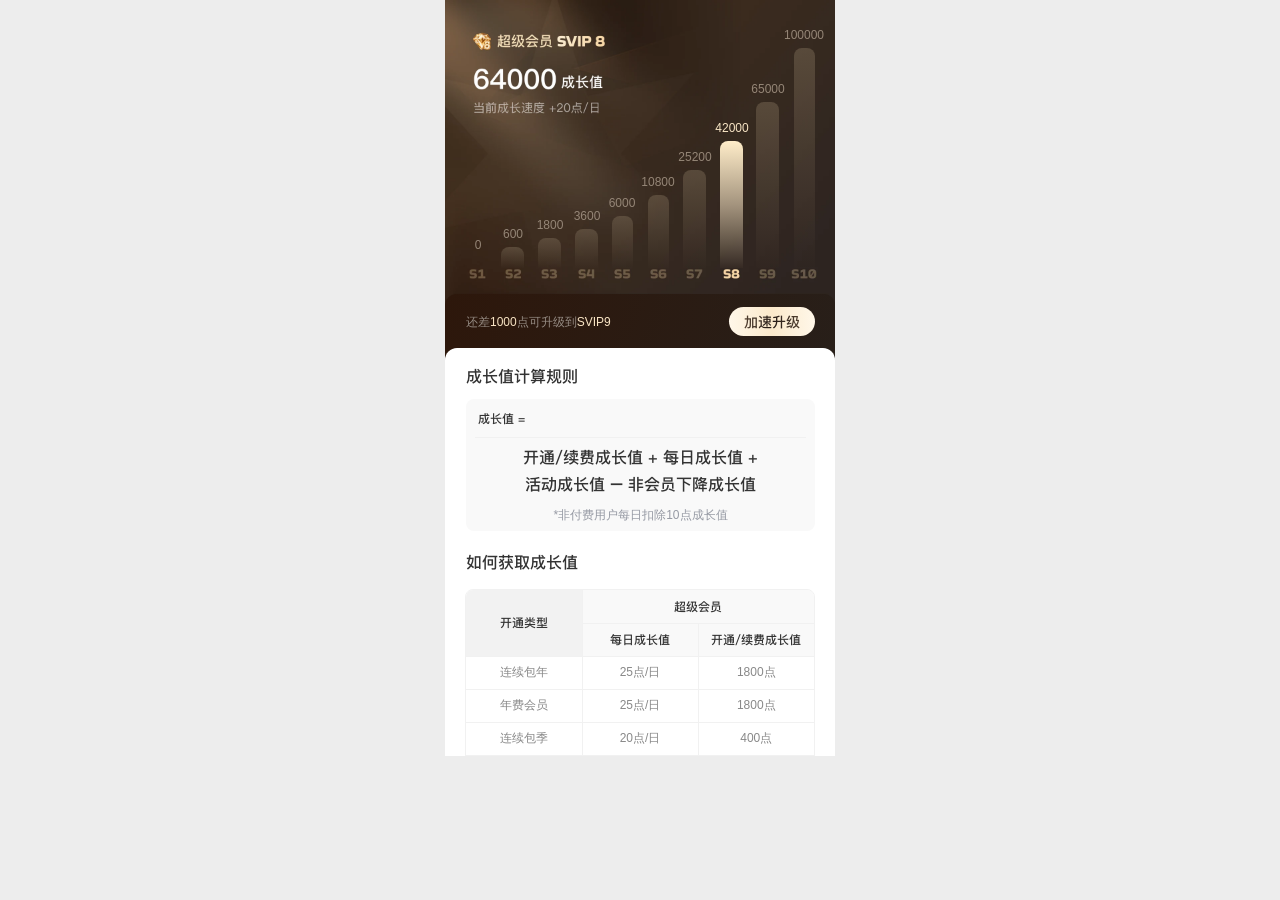
==== commit 355988aa: "Prioritize tiny hero assets and synchronize lightweight entrance animations" ====
--- a/growth.html
+++ b/growth.html
@@ -1,10 +1,10 @@
 <!doctype html>
 <html lang="zh-CN">
-<head><meta charset="utf-8"><meta name="viewport" content="width=device-width,initial-scale=1"><title>会员成长值规则</title><link rel="icon" href="data:,"><link rel="preload" href="assets/growth-pingfang-medium.woff2" as="font" type="font/woff2" crossorigin><link rel="stylesheet" href="growth.css"><script src="growth.js" defer></script></head>
+<head><meta charset="utf-8"><meta name="viewport" content="width=device-width,initial-scale=1"><title>会员成长值规则</title><link rel="icon" href="data:,"><link rel="preload" href="assets/growth-pingfang-medium.woff2" as="font" type="font/woff2" crossorigin><link rel="preload" as="image" href="assets/growth-background-frame135-fast.webp" fetchpriority="high"><link rel="preload" as="image" href="assets/growth-chart-svip8-fast.webp" fetchpriority="high"><link rel="stylesheet" href="growth.css"><script src="growth.js" defer></script></head>
 <body><svg width="0" height="0" aria-hidden="true" style="position:absolute;pointer-events:none"><defs><filter id="membership-ink" color-interpolation-filters="sRGB"><feColorMatrix type="matrix" values="1 0 0 0 0 0 1 0 0 0 0 0 1 0 0 .2126 .7152 .0722 0 0"/><feComponentTransfer><feFuncA type="linear" slope="6" intercept="-3.3"/></feComponentTransfer></filter><mask id="membership-bars" maskUnits="userSpaceOnUse" x="0" y="0" width="390" height="294"><rect width="390" height="294" fill="white"/><rect x='56' y='247' width='23' height='21' rx='8' fill='black'/><rect x='56' y='255' width='23' height='13' fill='black'/><rect x='93' y='238' width='23' height='30' rx='8' fill='black'/><rect x='93' y='246' width='23' height='22' fill='black'/><rect x='130' y='229' width='23' height='39' rx='8' fill='black'/><rect x='130' y='237' width='23' height='31' fill='black'/><rect x='167' y='216' width='21' height='52' rx='8' fill='black'/><rect x='167' y='224' width='21' height='44' fill='black'/><rect x='203' y='195' width='21' height='73' rx='8' fill='black'/><rect x='203' y='203' width='21' height='65' fill='black'/><rect x='238' y='170' width='23' height='98' rx='8' fill='black'/><rect x='238' y='178' width='23' height='90' fill='black'/><rect x='275' y='141' width='23' height='127' rx='8' fill='black'/><rect x='275' y='149' width='23' height='119' fill='black'/><rect x='311' y='102' width='23' height='166' rx='8' fill='black'/><rect x='311' y='110' width='23' height='158' fill='black'/><rect x='349' y='48' width='21' height='220' rx='8' fill='black'/><rect x='349' y='56' width='21' height='212' fill='black'/></mask><filter id="growth-cream-shine" color-interpolation-filters="sRGB"><feColorMatrix type="matrix" values="1 0 0 0 0 0 1 0 0 0 0 0 1 0 0 .2126 .7152 .0722 0 0"/><feComponentTransfer result="ink"><feFuncA type="linear" slope="6" intercept="-3.3"/></feComponentTransfer><feFlood flood-color="#FFF7E9" result="cream"/><feComposite in="cream" in2="ink" operator="in"/></filter></defs></svg><main class="phone">
 
 <div class="scroll-content" tabindex="0" aria-label="会员成长值规则内容">
-<section class="hero"><div class="badge-shine" aria-hidden="true"></div><div class="growth-value-shine" aria-hidden="true"></div><img class="chart-base" src="assets/growth-chart-svip8.webp" width="390" height="294" alt="超级会员 SVIP8，64000成长值，当前成长速度每天20点。等级门槛：S1为0，S2为600，S3为1800，S4为3600，S5为6000，S6为10800，S7为25200，S8为42000，S9为65000，S10为100000。"><div class="chart-values" aria-hidden="true"><span style="left:26px;top:236px;width:14px">0</span><span style='left:45px;top:225px;width:46px'>600</span><span style='left:82px;top:216px;width:46px'>1800</span><span style='left:119px;top:207px;width:46px'>3600</span><span style='left:154px;top:194px;width:46px'>6000</span><span style='left:190px;top:173px;width:46px'>10800</span><span style='left:227px;top:148px;width:46px'>25200</span><span class="current" style='left:264px;top:119px;width:46px'>42000</span><span style='left:300px;top:80px;width:46px'>65000</span><span style='left:336px;top:26px;width:46px'>100000</span></div><div class="chart-bars" aria-hidden="true"><span style='left:56px;top:247px;width:23px;height:21px;background-position:-56px -247px;animation-delay:0ms'></span><span style='left:93px;top:238px;width:23px;height:30px;background-position:-93px -238px;animation-delay:55ms'></span><span style='left:130px;top:229px;width:23px;height:39px;background-position:-130px -229px;animation-delay:110ms'></span><span style='left:167px;top:216px;width:21px;height:52px;background-position:-167px -216px;animation-delay:165ms'></span><span style='left:203px;top:195px;width:21px;height:73px;background-position:-203px -195px;animation-delay:220ms'></span><span style='left:238px;top:170px;width:23px;height:98px;background-position:-238px -170px;animation-delay:275ms'></span><span style='left:275px;top:141px;width:23px;height:127px;background-position:-275px -141px;animation-delay:330ms'></span><span style='left:311px;top:102px;width:23px;height:166px;background-position:-311px -102px;animation-delay:385ms'></span><span style='left:349px;top:48px;width:21px;height:220px;background-position:-349px -48px;animation-delay:440ms'></span></div><div class="upgrade"><p>还差<strong>1000</strong>点可升级到<strong>SVIP9</strong></p><button id="accelerate"><span>加速升级</span></button></div></section>
+<section class="hero is-loading"><div class="badge-shine" aria-hidden="true"></div><div class="growth-value-shine" aria-hidden="true"></div><img fetchpriority="high" decoding="async" class="chart-base" src="assets/growth-chart-svip8-fast.webp" width="390" height="294" alt="超级会员 SVIP8，64000成长值，当前成长速度每天20点。等级门槛：S1为0，S2为600，S3为1800，S4为3600，S5为6000，S6为10800，S7为25200，S8为42000，S9为65000，S10为100000。"><div class="chart-values" aria-hidden="true"><span style="left:26px;top:236px;width:14px">0</span><span style='left:45px;top:225px;width:46px'>600</span><span style='left:82px;top:216px;width:46px'>1800</span><span style='left:119px;top:207px;width:46px'>3600</span><span style='left:154px;top:194px;width:46px'>6000</span><span style='left:190px;top:173px;width:46px'>10800</span><span style='left:227px;top:148px;width:46px'>25200</span><span class="current" style='left:264px;top:119px;width:46px'>42000</span><span style='left:300px;top:80px;width:46px'>65000</span><span style='left:336px;top:26px;width:46px'>100000</span></div><div class="chart-bars" aria-hidden="true"><span style='left:56px;top:247px;width:23px;height:21px;background-position:-56px -247px;animation-delay:0ms'></span><span style='left:93px;top:238px;width:23px;height:30px;background-position:-93px -238px;animation-delay:55ms'></span><span style='left:130px;top:229px;width:23px;height:39px;background-position:-130px -229px;animation-delay:110ms'></span><span style='left:167px;top:216px;width:21px;height:52px;background-position:-167px -216px;animation-delay:165ms'></span><span style='left:203px;top:195px;width:21px;height:73px;background-position:-203px -195px;animation-delay:220ms'></span><span style='left:238px;top:170px;width:23px;height:98px;background-position:-238px -170px;animation-delay:275ms'></span><span style='left:275px;top:141px;width:23px;height:127px;background-position:-275px -141px;animation-delay:330ms'></span><span style='left:311px;top:102px;width:23px;height:166px;background-position:-311px -102px;animation-delay:385ms'></span><span style='left:349px;top:48px;width:21px;height:220px;background-position:-349px -48px;animation-delay:440ms'></span></div><div class="upgrade"><p>还差<strong>1000</strong>点可升级到<strong>SVIP9</strong></p><button id="accelerate"><span>加速升级</span></button></div></section>
 <article class="rules"><h2>成长值计算规则</h2><div class="formula"><p>成长值 =</p><div>开通/续费成长值 + 每日成长值 +<br>活动成长值 − 非会员下降成长值</div><small>*非付费用户每日扣除10点成长值</small></div>
 <h2 class="obtain-title">如何获取成长值</h2><div class="acquisition"><table><thead><tr><th rowspan="2">开通类型</th><th colspan="2">超级会员</th></tr><tr><th>每日成长值</th><th>开通/续费成长值</th></tr></thead><tbody><tr><td>连续包年</td><td>25点/日</td><td>1800点</td></tr><tr><td>年费会员</td><td>25点/日</td><td>1800点</td></tr><tr><td>连续包季</td><td>20点/日</td><td>400点</td></tr><tr><td>季度会员</td><td>20点/日</td><td>400点</td></tr><tr><td>连续包月</td><td>20点/日</td><td>30点（仅续费）</td></tr><tr><td>月度会员</td><td>20点/日</td><td>−</td></tr></tbody></table></div>
 <h2 class="benefits-title">SVIP等级权益</h2><div class="benefit-clip" tabindex="0" role="region" aria-label="SVIP等级权益，可左右滑动，等级列固定"><table class="benefits"><thead><tr><th scope="col">等级</th><th scope="col">云盘空间</th><th scope="col">转存文件数</th><th scope="col">云盘回收站</th><th scope="col">云盘下载</th><th scope="col">生活福利</th><th scope="col">升级礼包</th><th scope="col">生日礼包</th></tr></thead><tbody id="benefit-rows"></tbody></table></div>
@@ -30,3 +30,4 @@
 
 
 
+
--- a/growth.css
+++ b/growth.css
@@ -40,7 +40,7 @@
 .hero-sheen::before{left:-195px;background:linear-gradient(90deg,transparent,rgba(255,218,159,.1) 20%,rgba(255,238,204,.44) 50%,rgba(255,218,159,.1) 80%,transparent)}
 .hero-sheen::after{left:-115px;background:linear-gradient(90deg,transparent,rgba(255,242,216,.32) 48%,transparent)}
 .hero-exposure{position:absolute;left:24px;top:26px;width:150px;height:67px;pointer-events:none;z-index:2;overflow:hidden;border-radius:5px}
-.hero-exposure::before,.hero-exposure::after{content:"";position:absolute;inset:0;background:url("assets/growth-chart-svip8.webp") -24px -26px/390px 294px no-repeat;filter:brightness(1.6) saturate(1.12);mask-image:linear-gradient(128deg,transparent 15%,#000 50%,transparent 85%);-webkit-mask-image:linear-gradient(128deg,transparent 15%,#000 50%,transparent 85%);mask-size:145px 100%;-webkit-mask-size:145px 100%;mask-repeat:no-repeat;-webkit-mask-repeat:no-repeat;animation:membership-exposure 2800ms cubic-bezier(.22,.61,.36,1) 1 both}
+.hero-exposure::before,.hero-exposure::after{content:"";position:absolute;inset:0;background:url("assets/growth-chart-svip8-fast.webp") -24px -26px/390px 294px no-repeat;filter:brightness(1.6) saturate(1.12);mask-image:linear-gradient(128deg,transparent 15%,#000 50%,transparent 85%);-webkit-mask-image:linear-gradient(128deg,transparent 15%,#000 50%,transparent 85%);mask-size:145px 100%;-webkit-mask-size:145px 100%;mask-repeat:no-repeat;-webkit-mask-repeat:no-repeat;animation:membership-exposure 2800ms cubic-bezier(.22,.61,.36,1) 1 both}
 .hero-exposure::after{filter:brightness(1.35) saturate(1.08);mask-size:88px 100%;-webkit-mask-size:88px 100%;animation-delay:160ms}
 @keyframes membership-exposure{0%{mask-position:-210px 0;-webkit-mask-position:-210px 0;opacity:0}14%{opacity:.9}48%{opacity:.85}100%{mask-position:240px 0;-webkit-mask-position:240px 0;opacity:0}}
 @media(prefers-reduced-motion:reduce){.hero-exposure::before,.hero-exposure::after{animation:none;opacity:0}}
@@ -80,7 +80,7 @@
 /* Staggered growth from a fixed baseline, followed by a small spring. */
 .hero>img.chart-base{mask:url(#membership-bars);-webkit-mask:url(#membership-bars)}
 .chart-bars{position:absolute;left:0;top:0;width:390px;height:294px;pointer-events:none}
-.chart-bars span{position:absolute;display:block;background-image:url("assets/growth-chart-svip8.webp");background-size:390px 294px;background-repeat:no-repeat;border-radius:8px 8px 0 0;transform-origin:center bottom;will-change:transform;animation:membership-bar-rise 850ms cubic-bezier(.22,.61,.36,1) both}
+.chart-bars span{position:absolute;display:block;background-image:url("assets/growth-chart-svip8-fast.webp");background-size:390px 294px;background-repeat:no-repeat;border-radius:8px 8px 0 0;transform-origin:center bottom;will-change:transform;animation:membership-bar-rise 850ms cubic-bezier(.22,.61,.36,1) both}
 @keyframes membership-bar-rise{0%{transform:scaleY(0)}65%{transform:scaleY(1.04)}82%{transform:scaleY(.985)}100%{transform:scaleY(1)}}
 @media(prefers-reduced-motion:reduce){.chart-bars span{animation:none}}
 .hero>img.chart-base{mask:none;-webkit-mask:none}
@@ -90,7 +90,7 @@
 @keyframes membership-values-in{from{opacity:0;transform:translateY(3px)}to{opacity:1;transform:translateY(0)}}
 @media(prefers-reduced-motion:reduce){.chart-values{animation:none}}
 /* Frame 135 is used unchanged; chart and membership content remain separate layers. */
-.hero{background:#30231a url("assets/growth-background-frame135.webp") left top/390px 348px no-repeat}
+.hero{background:#30231a url("assets/growth-background-frame135-fast.webp") left top/390px 348px no-repeat}
 .hero>img.chart-base{filter:url(#membership-ink);clip-path:inset(26px 216px 178px 24px);mask:none;-webkit-mask:none}
 .hero>img.chart-base{clip-path:inset(26px 216px 201px 24px)}
 .growth-speed{position:absolute;left:28px;top:100px;margin:0;color:#b3aaa0;font:12px/18px Arial,"Microsoft YaHei",sans-serif;pointer-events:none}
@@ -137,13 +137,13 @@
 .hero-sheen,.hero-exposure{display:none}
 /* Highlight only the membership gem and title; the original artwork stays unfiltered. */
 .badge-shine{position:absolute;left:26px;top:30px;width:138px;height:22px;pointer-events:none;z-index:3;mix-blend-mode:screen}
-.badge-shine::before{content:"";position:absolute;inset:0;background:url("assets/growth-chart-svip8.webp") -26px -30px/390px 294px no-repeat;filter:url(#membership-ink) brightness(1.65);mask-image:linear-gradient(110deg,transparent 10%,rgba(0,0,0,.3) 30%,#000 50%,rgba(0,0,0,.3) 70%,transparent 90%);-webkit-mask-image:linear-gradient(110deg,transparent 10%,rgba(0,0,0,.3) 30%,#000 50%,rgba(0,0,0,.3) 70%,transparent 90%);mask-size:45px 100%;-webkit-mask-size:45px 100%;mask-repeat:no-repeat;-webkit-mask-repeat:no-repeat;animation:membership-badge-shine 1400ms ease-in-out 1280ms both}
+.badge-shine::before{content:"";position:absolute;inset:0;background:url("assets/growth-chart-svip8-fast.webp") -26px -30px/390px 294px no-repeat;filter:url(#membership-ink) brightness(1.65);mask-image:linear-gradient(110deg,transparent 10%,rgba(0,0,0,.3) 30%,#000 50%,rgba(0,0,0,.3) 70%,transparent 90%);-webkit-mask-image:linear-gradient(110deg,transparent 10%,rgba(0,0,0,.3) 30%,#000 50%,rgba(0,0,0,.3) 70%,transparent 90%);mask-size:45px 100%;-webkit-mask-size:45px 100%;mask-repeat:no-repeat;-webkit-mask-repeat:no-repeat;animation:membership-badge-shine 1400ms ease-in-out 1280ms both}
 @keyframes membership-badge-shine{0%{mask-position:-50px 0;-webkit-mask-position:-50px 0;opacity:0}15%{opacity:.9}75%{opacity:.9}100%{mask-position:145px 0;-webkit-mask-position:145px 0;opacity:0}}
 @media(prefers-reduced-motion:reduce){.badge-shine{display:none}}
 /* Left-leaning highlights synchronized across the badge and growth value. */
 .badge-shine::before,.growth-value-shine::before{mask-image:linear-gradient(70deg,transparent 10%,rgba(0,0,0,.3) 30%,#000 50%,rgba(0,0,0,.3) 70%,transparent 90%);-webkit-mask-image:linear-gradient(70deg,transparent 10%,rgba(0,0,0,.3) 30%,#000 50%,rgba(0,0,0,.3) 70%,transparent 90%)}
 .growth-value-shine{position:absolute;left:26px;top:66px;width:138px;height:28px;pointer-events:none;z-index:3;mix-blend-mode:screen}
-.growth-value-shine::before{content:"";position:absolute;inset:0;background:url("assets/growth-chart-svip8.webp") -26px -66px/390px 294px no-repeat;filter:url(#membership-ink) brightness(1.65);mask-size:45px 100%;-webkit-mask-size:45px 100%;mask-repeat:no-repeat;-webkit-mask-repeat:no-repeat;animation:membership-badge-shine 1400ms ease-in-out 1280ms both}
+.growth-value-shine::before{content:"";position:absolute;inset:0;background:url("assets/growth-chart-svip8-fast.webp") -26px -66px/390px 294px no-repeat;filter:url(#membership-ink) brightness(1.65);mask-size:45px 100%;-webkit-mask-size:45px 100%;mask-repeat:no-repeat;-webkit-mask-repeat:no-repeat;animation:membership-badge-shine 1400ms ease-in-out 1280ms both}
 @media(prefers-reduced-motion:reduce){.growth-value-shine{display:none}}
 /* Faster stagger and a close handoff to the localized shimmer. */
 .chart-bars span{animation-duration:600ms}
@@ -165,3 +165,9 @@
 /* Headerless 390 × 756 viewport. */
 .phone{width:390px;height:756px}
 .scroll-content{top:0}
+.privileges{color:#0101F7}
+/* Lightweight bars avoid repeated bitmap paints during the spring animation. */
+.chart-bars span{background-image:linear-gradient(to bottom,rgba(113,97,78,.58),rgba(63,49,39,.08));background-position:0 0!important;background-size:100% 100%}
+.chart-bars span:nth-child(7){background-image:linear-gradient(to bottom,#ffedc9,#a4947e 50%,rgba(79,65,51,.15))}
+.hero.is-loading .chart-bars span,.hero.is-loading .chart-values span,.hero.is-loading .badge-shine::before,.hero.is-loading .growth-value-shine::before{animation-play-state:paused}
+.chart-bars span{will-change:auto}
